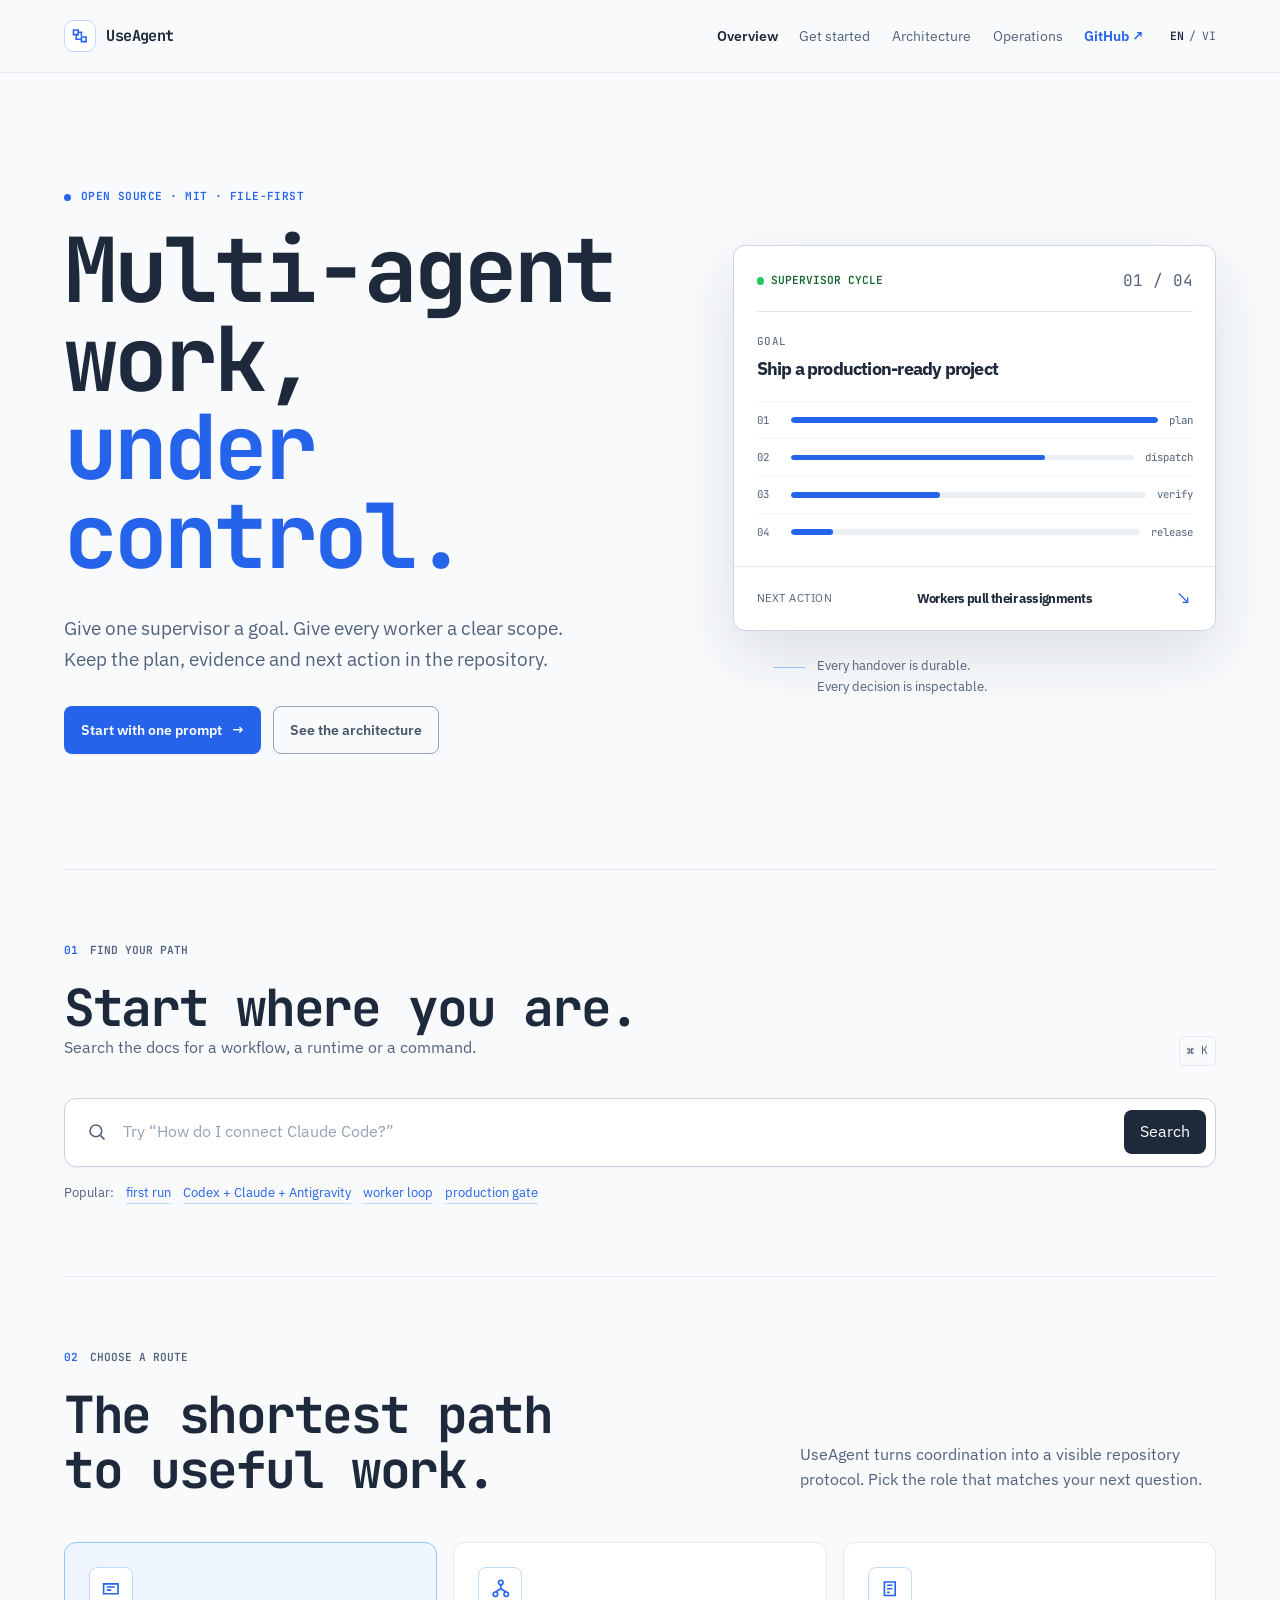
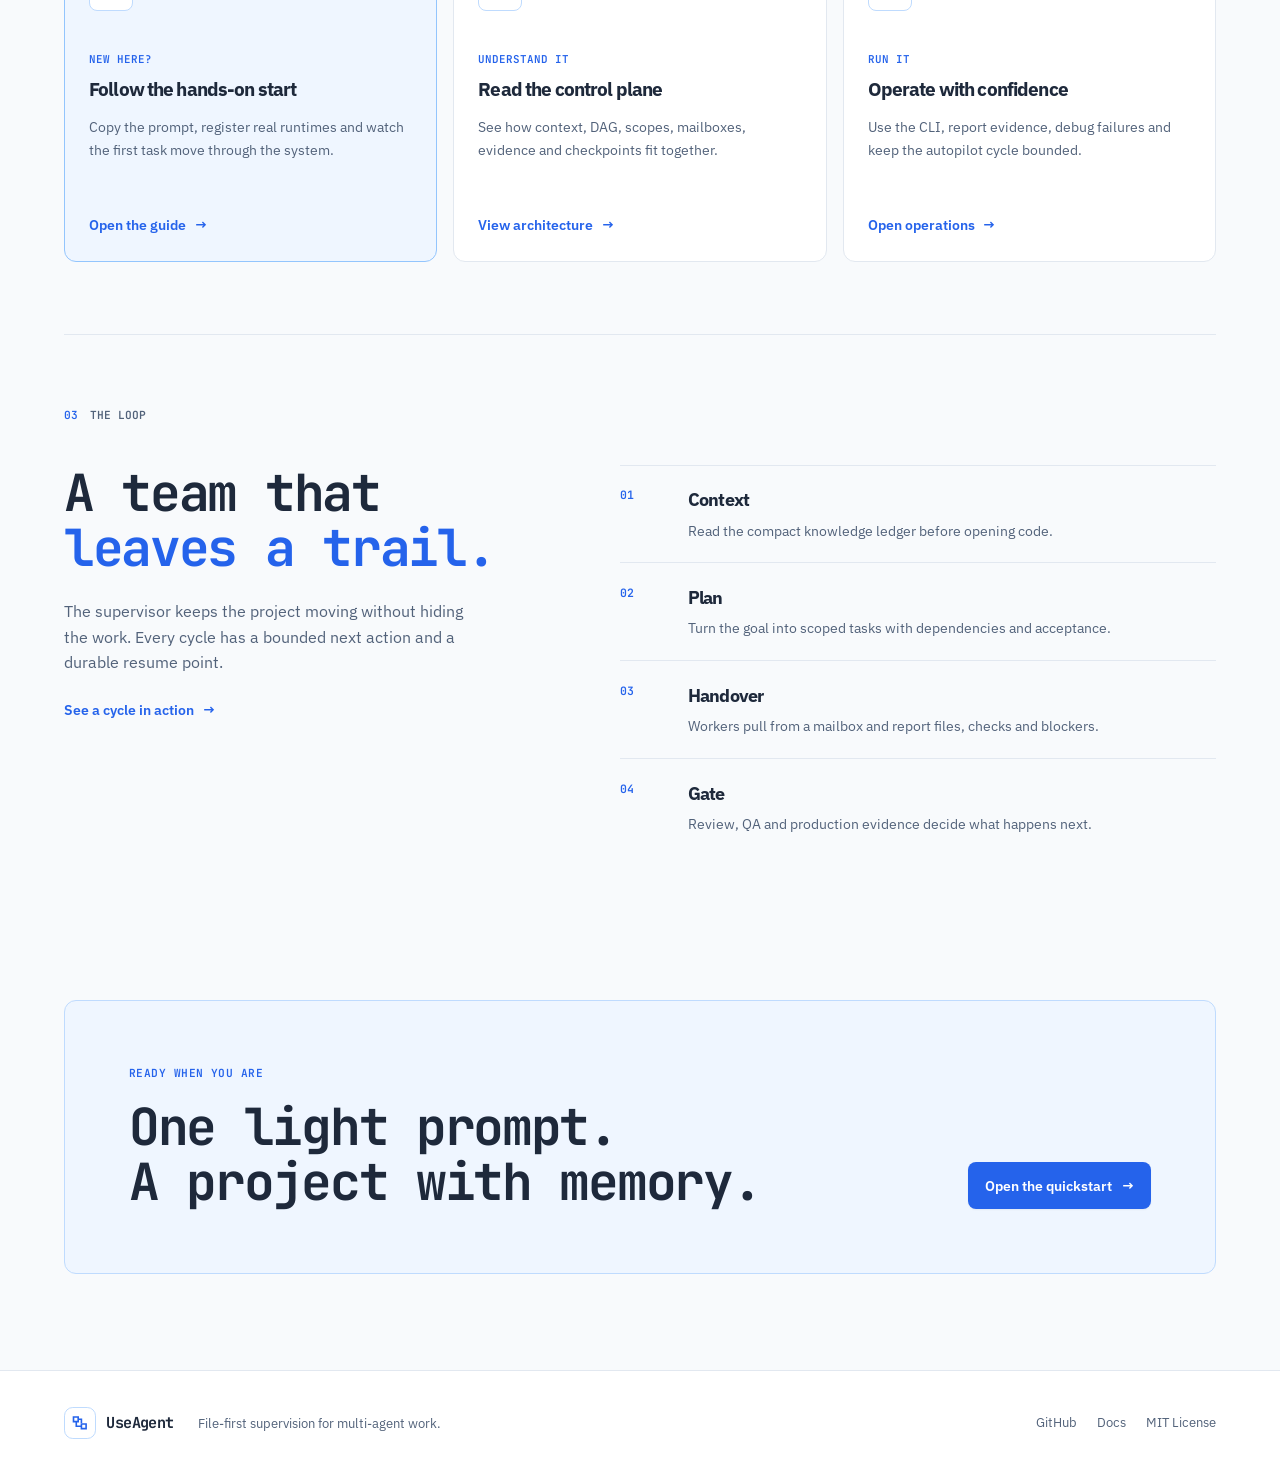
==== docs-site/index.html @ 3f614128 "feat(docs): harden SEO and accessibility metadata" ====
<!doctype html>
<html lang="en">
  <head>
    <meta charset="utf-8" />
    <meta name="viewport" content="width=device-width, initial-scale=1" />
    <meta name="description" content="UseAgent is a file-first control plane for supervising multiple AI agents toward a production-ready result." />
    <meta name="theme-color" content="#f8fafc" />
    <link rel="canonical" href="https://useagent.thuanlyt.id.vn/" />
    <link rel="alternate" hreflang="en" href="https://useagent.thuanlyt.id.vn/" />
    <link rel="alternate" hreflang="vi" href="https://useagent.thuanlyt.id.vn/vi.html" />
    <link rel="alternate" hreflang="x-default" href="https://useagent.thuanlyt.id.vn/" />
    <meta property="og:type" content="website" />
    <meta property="og:site_name" content="UseAgent" />
    <meta property="og:title" content="UseAgent — Multi-agent work, under control" />
    <meta property="og:description" content="A file-first control plane for supervising multiple AI agents toward a production-ready result." />
    <meta property="og:url" content="https://useagent.thuanlyt.id.vn/" />
    <meta property="og:locale" content="en_US" />
    <meta property="og:locale:alternate" content="vi_VN" />
    <meta name="twitter:card" content="summary" />
    <meta name="twitter:title" content="UseAgent — Multi-agent work, under control" />
    <meta name="twitter:description" content="A file-first control plane for supervising multiple AI agents toward a production-ready result." />
    <title>UseAgent — Multi-agent work, under control</title>
    <script type="application/ld+json">
      {
        "@context": "https://schema.org",
        "@type": "SoftwareSourceCode",
        "name": "UseAgent",
        "description": "A file-first control plane for supervising multiple AI agents toward a production-ready result.",
        "codeRepository": "https://github.com/thuanlyt/UseAgent",
        "license": "https://opensource.org/license/mit",
        "url": "https://useagent.thuanlyt.id.vn/"
      }
    </script>
    <link rel="icon" href="favicon.svg" type="image/svg+xml" />
    <link rel="preconnect" href="https://fonts.googleapis.com" />
    <link rel="preconnect" href="https://fonts.gstatic.com" crossorigin />
    <link rel="stylesheet" href="https://fonts.googleapis.com/css2?family=IBM+Plex+Sans:wght@400;500;600;700&amp;family=JetBrains+Mono:wght@400;500;600;700&amp;display=swap" />
    <link rel="stylesheet" href="styles.css" />
    <script src="script.js" defer></script>
  </head>
  <body>
    <a class="skip-link" href="#main-content">Skip to content</a>
    <header class="site-header">
      <div class="container header-inner">
        <a class="brand" href="index.html" aria-label="UseAgent home"><span class="brand-mark" aria-hidden="true"><svg viewBox="0 0 24 24" fill="none" stroke="currentColor" stroke-width="1.8"><path d="M5 5.5h5.2v5.2H5zM13.8 13.3H19v5.2h-5.2z" /><path d="M10.2 8.1h3.6v4.2M8.1 10.7v5.2h5.7" /></svg></span><span>UseAgent</span></a>
        <button class="menu-toggle" type="button" aria-expanded="false" aria-controls="primary-nav"><span>Menu</span><svg aria-hidden="true" viewBox="0 0 24 24" fill="none" stroke="currentColor" stroke-width="2"><path d="M4 7h16M4 12h16M4 17h16" /></svg></button>
        <nav id="primary-nav" class="primary-nav" aria-label="Primary navigation"><a class="active" href="index.html">Overview</a><a href="getting-started.html">Get started</a><a href="architecture.html">Architecture</a><a href="operations.html">Operations</a><a class="nav-github" href="https://github.com/thuanlyt/UseAgent" rel="noreferrer">GitHub <span aria-hidden="true">↗</span></a><span class="language-switch" aria-label="Language"><a class="active" href="index.html">EN</a><span>/</span><a href="vi.html">VI</a></span></nav>
      </div>
    </header>

    <main id="main-content">
      <section class="hero container">
        <div class="hero-copy"><p class="eyebrow"><span class="eyebrow-dot" aria-hidden="true"></span> Open source · MIT · file-first</p><h1>Multi-agent work,<br /><span>under control.</span></h1><p class="hero-lede">Give one supervisor a goal. Give every worker a clear scope. Keep the plan, evidence and next action in the repository.</p><div class="hero-actions"><a class="button button-primary" href="getting-started.html">Start with one prompt <span aria-hidden="true">→</span></a><a class="button button-secondary" href="architecture.html">See the architecture</a></div></div>
        <div class="hero-visual" aria-label="UseAgent supervisor flow illustration"><div class="flow-card"><div class="flow-card-header"><span class="status-pill"><span class="status-dot" aria-hidden="true"></span> supervisor cycle</span><span class="mono muted">01 / 04</span></div><div class="flow-goal"><span class="mono muted">GOAL</span><strong>Ship a production-ready project</strong></div><div class="flow-line"><span class="flow-line-number">01</span><span class="flow-line-bar"><i style="width: 100%"></i></span><span class="flow-line-label">plan</span></div><div class="flow-line"><span class="flow-line-number">02</span><span class="flow-line-bar"><i style="width: 74%"></i></span><span class="flow-line-label">dispatch</span></div><div class="flow-line"><span class="flow-line-number">03</span><span class="flow-line-bar"><i style="width: 42%"></i></span><span class="flow-line-label">verify</span></div><div class="flow-line"><span class="flow-line-number">04</span><span class="flow-line-bar"><i style="width: 12%"></i></span><span class="flow-line-label">release</span></div><div class="flow-footer"><span>next action</span><strong>Workers pull their assignments</strong><span class="flow-arrow" aria-hidden="true">↘</span></div></div><div class="hero-note"><span class="hero-note-line" aria-hidden="true"></span><span>Every handover is durable.<br />Every decision is inspectable.</span></div></div>
      </section>

      <section class="search-section container" aria-labelledby="search-heading"><div class="section-label"><span>01</span><span>Find your path</span></div><div class="search-heading-row"><div><h2 id="search-heading">Start where you are.</h2><p>Search the docs for a workflow, a runtime or a command.</p></div><span class="mono search-shortcut" aria-hidden="true">⌘ K</span></div><form class="search-form" role="search"><label class="sr-only" for="doc-search">Search UseAgent documentation</label><svg aria-hidden="true" viewBox="0 0 24 24" fill="none" stroke="currentColor" stroke-width="1.8"><circle cx="11" cy="11" r="6.5" /><path d="m16 16 4.5 4.5" /></svg><input id="doc-search" name="q" type="search" role="combobox" autocomplete="off" placeholder="Try “How do I connect Claude Code?”" aria-autocomplete="list" aria-controls="search-results" aria-expanded="false" /><button class="search-submit" type="submit">Search</button></form><div id="search-results" class="search-results" role="region" aria-live="polite" hidden></div><div class="search-suggestions" aria-label="Popular searches"><span>Popular:</span><a href="getting-started.html">first run</a><a href="getting-started.html#runtimes">Codex + Claude + Antigravity</a><a href="operations.html#worker-loop">worker loop</a><a href="architecture.html#production-gate">production gate</a></div></section>

      <section class="paths-section container" aria-labelledby="paths-heading"><div class="section-label"><span>02</span><span>Choose a route</span></div><div class="section-heading-row"><div><h2 id="paths-heading">The shortest path<br />to useful work.</h2></div><p>UseAgent turns coordination into a visible repository protocol. Pick the role that matches your next question.</p></div><div class="path-grid"><a class="path-card path-card-featured" href="getting-started.html"><span class="card-icon" aria-hidden="true"><svg viewBox="0 0 24 24" fill="none" stroke="currentColor" stroke-width="1.8"><path d="M4 6.5h16v11H4z" /><path d="M7.5 10h9M7.5 13.5h5" /></svg></span><span class="card-kicker">New here?</span><strong>Follow the hands-on start</strong><span class="card-description">Copy the prompt, register real runtimes and watch the first task move through the system.</span><span class="card-link">Open the guide <span aria-hidden="true">→</span></span></a><a class="path-card" href="architecture.html"><span class="card-icon" aria-hidden="true"><svg viewBox="0 0 24 24" fill="none" stroke="currentColor" stroke-width="1.8"><circle cx="12" cy="5" r="2.5" /><circle cx="6" cy="18" r="2.5" /><circle cx="18" cy="18" r="2.5" /><path d="M12 7.5V12M12 12 6 15.5M12 12l6 3.5" /></svg></span><span class="card-kicker">Understand it</span><strong>Read the control plane</strong><span class="card-description">See how context, DAG, scopes, mailboxes, evidence and checkpoints fit together.</span><span class="card-link">View architecture <span aria-hidden="true">→</span></span></a><a class="path-card" href="operations.html"><span class="card-icon" aria-hidden="true"><svg viewBox="0 0 24 24" fill="none" stroke="currentColor" stroke-width="1.8"><path d="M6 4.5h12v15H6z" /><path d="M9 8h6M9 12h6M9 16h3" /></svg></span><span class="card-kicker">Run it</span><strong>Operate with confidence</strong><span class="card-description">Use the CLI, report evidence, debug failures and keep the autopilot cycle bounded.</span><span class="card-link">Open operations <span aria-hidden="true">→</span></span></a></div></section>

      <section class="loop-section container" aria-labelledby="loop-heading"><div class="section-label"><span>03</span><span>The loop</span></div><div class="loop-layout"><div><h2 id="loop-heading">A team that<br /><span>leaves a trail.</span></h2><p class="loop-intro">The supervisor keeps the project moving without hiding the work. Every cycle has a bounded next action and a durable resume point.</p><a class="text-link" href="operations.html#cycle">See a cycle in action <span aria-hidden="true">→</span></a></div><ol class="loop-list"><li><span class="loop-number">01</span><div><strong>Context</strong><p>Read the compact knowledge ledger before opening code.</p></div></li><li><span class="loop-number">02</span><div><strong>Plan</strong><p>Turn the goal into scoped tasks with dependencies and acceptance.</p></div></li><li><span class="loop-number">03</span><div><strong>Handover</strong><p>Workers pull from a mailbox and report files, checks and blockers.</p></div></li><li><span class="loop-number">04</span><div><strong>Gate</strong><p>Review, QA and production evidence decide what happens next.</p></div></li></ol></div></section>

      <section class="cta-section container" aria-labelledby="cta-heading"><div class="cta-card"><div><p class="eyebrow">Ready when you are</p><h2 id="cta-heading">One light prompt.<br />A project with memory.</h2></div><a class="button button-primary" href="getting-started.html">Open the quickstart <span aria-hidden="true">→</span></a></div></section>
    </main>

    <footer class="site-footer"><div class="container footer-inner"><a class="brand" href="index.html"><span class="brand-mark" aria-hidden="true"><svg viewBox="0 0 24 24" fill="none" stroke="currentColor" stroke-width="1.8"><path d="M5 5.5h5.2v5.2H5zM13.8 13.3H19v5.2h-5.2z" /><path d="M10.2 8.1h3.6v4.2M8.1 10.7v5.2h5.7" /></svg></span><span>UseAgent</span></a><p>File-first supervision for multi-agent work.</p><div class="footer-links"><a href="https://github.com/thuanlyt/UseAgent" rel="noreferrer">GitHub</a><a href="getting-started.html">Docs</a><span>MIT License</span></div></div></footer>
  </body>
</html>
---- docs-site/styles.css ----
:root { --color-primary: #475569; --color-secondary: #52627a; --color-accent: #2563eb; --color-background: #f8fafc; --color-foreground: #1e293b; --color-muted: #eaeff3; --color-border: #e2e8f0; --color-soft-blue: #eff6ff; --shadow-sm: 0 1px 2px rgba(15,23,42,.05); --shadow-md: 0 8px 24px rgba(15,23,42,.08); --radius-sm: .5rem; --radius-md: .75rem; --content-width: 72rem; }
* { box-sizing: border-box; }
html { scroll-behavior: smooth; }
body { margin: 0; color: var(--color-foreground); background: var(--color-background); font-family: "IBM Plex Sans", system-ui, sans-serif; font-size: 1rem; line-height: 1.6; }
a { color: inherit; text-decoration: none; cursor: pointer; }
button, input { font: inherit; }
:focus-visible { outline: 3px solid rgba(37,99,235,.45); outline-offset: 3px; }
.container { width: min(calc(100% - 3rem), var(--content-width)); margin-inline: auto; }
.sr-only { position: absolute; width: 1px; height: 1px; padding: 0; margin: -1px; overflow: hidden; clip: rect(0,0,0,0); white-space: nowrap; border: 0; }
.skip-link { position: fixed; z-index: 50; top: .75rem; left: .75rem; padding: .6rem .9rem; color: white; background: var(--color-foreground); border-radius: var(--radius-sm); transform: translateY(-180%); transition: transform 200ms ease; }
.skip-link:focus { transform: translateY(0); }
.mono, code, pre, .eyebrow, .section-label, .sidebar-kicker, .language-switch, .search-shortcut { font-family: "JetBrains Mono", ui-monospace, monospace; }
.muted { color: var(--color-secondary); }
.site-header { position: sticky; z-index: 50; top: 0; border-bottom: 1px solid rgba(226,232,240,.9); background: rgba(248,250,252,.96); backdrop-filter: blur(12px); }
.header-inner { display: flex; min-height: 4.5rem; align-items: center; justify-content: space-between; gap: 2rem; }
.brand { display: inline-flex; align-items: center; gap: .65rem; color: var(--color-foreground); font-family: "JetBrains Mono", monospace; font-size: .95rem; font-weight: 700; letter-spacing: -.04em; }
.brand-mark { display: grid; width: 2rem; height: 2rem; place-items: center; color: var(--color-accent); border: 1px solid #bfdbfe; border-radius: .55rem; background: white; }
.brand-mark svg { width: 1.35rem; height: 1.35rem; }
.primary-nav { display: flex; align-items: center; gap: 1.35rem; color: var(--color-secondary); font-size: .9rem; }
.primary-nav a { transition: color 200ms ease; }
.primary-nav a:hover, .primary-nav a.active { color: var(--color-foreground); }
.primary-nav a.active { font-weight: 600; }
.primary-nav .nav-github { color: var(--color-accent); font-weight: 600; }
.language-switch { display: inline-flex; align-items: center; gap: .35rem; margin-left: .25rem; color: var(--color-secondary); font-size: .72rem; }
.language-switch .active { color: var(--color-foreground); }
.menu-toggle { display: none; align-items: center; gap: .5rem; padding: .6rem .75rem; color: var(--color-foreground); border: 1px solid var(--color-border); border-radius: var(--radius-sm); background: white; cursor: pointer; }
.menu-toggle svg { width: 1.1rem; height: 1.1rem; }
h1, h2, h3, strong { letter-spacing: -.045em; }
h1, h2 { font-family: "JetBrains Mono", ui-monospace, monospace; }
h1 span, h2 span { color: var(--color-accent); }
.hero { display: grid; grid-template-columns: minmax(0,1.08fr) minmax(20rem,.92fr); gap: clamp(3rem,8vw,8rem); align-items: center; min-height: 39rem; padding-top: clamp(4rem,9vw,8rem); padding-bottom: clamp(4rem,9vw,8rem); }
.hero-copy, .hero-visual { min-width: 0; }
.eyebrow { display: flex; align-items: center; gap: .6rem; margin: 0 0 1.25rem; color: var(--color-accent); font-size: .7rem; font-weight: 600; letter-spacing: .04em; text-transform: uppercase; }
.eyebrow-dot { width: .45rem; height: .45rem; border-radius: 50%; background: var(--color-accent); }
h1 { max-width: 12ch; margin: 0; font-size: clamp(3rem,7vw,6.4rem); line-height: .99; }
.hero-lede { max-width: 34rem; margin: 2rem 0 0; color: var(--color-secondary); font-size: clamp(1.05rem,1.5vw,1.2rem); }
.hero-actions { display: flex; flex-wrap: wrap; gap: .75rem; margin-top: 2rem; }
.button { display: inline-flex; min-height: 2.85rem; align-items: center; justify-content: center; gap: .65rem; padding: .7rem 1rem; border: 1px solid transparent; border-radius: var(--radius-sm); font-size: .9rem; font-weight: 600; cursor: pointer; transition: background 200ms ease, border-color 200ms ease, color 200ms ease, box-shadow 200ms ease; }
.button-primary { color: white; background: var(--color-accent); box-shadow: var(--shadow-sm); }
.button-primary:hover { background: #1d4ed8; box-shadow: var(--shadow-md); }
.button-secondary { color: var(--color-primary); border-color: #94a3b8; background: transparent; }
.button-secondary:hover { color: var(--color-foreground); border-color: var(--color-primary); background: white; }
.hero-visual { position: relative; width: 100%; max-width: 32rem; justify-self: end; }
.flow-card { padding: 1.4rem; border: 1px solid #cbd5e1; border-radius: var(--radius-md); background: white; box-shadow: 0 24px 60px rgba(30,41,59,.12); }
.flow-card-header, .flow-footer { display: flex; align-items: center; justify-content: space-between; gap: .75rem; }
.flow-card-header { padding-bottom: 1.1rem; border-bottom: 1px solid var(--color-border); }
.status-pill { display: inline-flex; align-items: center; gap: .45rem; color: #166534; font-family: "JetBrains Mono", monospace; font-size: .7rem; font-weight: 600; text-transform: uppercase; }
.status-dot { width: .45rem; height: .45rem; border-radius: 50%; background: #22c55e; }
.flow-goal { display: grid; gap: .3rem; padding: 1.3rem 0 1.1rem; }
.flow-goal .muted, .flow-footer { font-size: .68rem; letter-spacing: .05em; text-transform: uppercase; }
.flow-goal strong { font-size: 1.1rem; }
.flow-line { display: grid; grid-template-columns: 1.5rem minmax(0,1fr) auto; gap: .65rem; align-items: center; padding: .6rem 0; border-top: 1px solid #f1f5f9; }
.flow-line-number, .flow-line-label { color: var(--color-secondary); font-family: "JetBrains Mono", monospace; font-size: .67rem; }
.flow-line-bar { height: .35rem; overflow: hidden; border-radius: 999px; background: var(--color-muted); }
.flow-line-bar i { display: block; height: 100%; border-radius: inherit; background: var(--color-accent); }
.flow-footer { margin: 1rem -1.4rem -1.4rem; padding: 1rem 1.4rem; color: var(--color-secondary); border-top: 1px solid var(--color-border); }
.flow-footer strong { min-width: 0; color: var(--color-foreground); font-family: "IBM Plex Sans", sans-serif; font-size: .82rem; text-transform: none; }
.flow-arrow { color: var(--color-accent); font-size: 1.2rem; }
.hero-note { display: flex; align-items: flex-start; gap: .75rem; margin: 1.5rem 0 0 2.5rem; color: var(--color-secondary); font-size: .82rem; }
.hero-note-line { width: 2rem; height: 1px; margin-top: .75rem; background: #93c5fd; }
.search-section, .paths-section, .loop-section { padding-top: 4.5rem; padding-bottom: 4.5rem; border-top: 1px solid var(--color-border); }
.section-label { display: flex; gap: .75rem; color: var(--color-secondary); font-size: .7rem; font-weight: 600; text-transform: uppercase; }
.section-label span:first-child { color: var(--color-accent); }
.search-heading-row, .section-heading-row { display: flex; justify-content: space-between; gap: 2rem; align-items: end; margin-top: 1.25rem; }
h2 { margin: 0; font-size: clamp(2rem,4vw,3.5rem); line-height: 1.08; }
.search-heading-row p, .section-heading-row > p { max-width: 26rem; margin: 0 0 .3rem; color: var(--color-secondary); }
.search-shortcut { padding: .3rem .45rem; color: var(--color-secondary); border: 1px solid var(--color-border); border-radius: .35rem; font-size: .7rem; }
.search-form { display: flex; align-items: center; gap: .75rem; margin-top: 2rem; padding: .55rem; border: 1px solid #cbd5e1; border-radius: var(--radius-md); background: white; box-shadow: var(--shadow-sm); }
.search-form > svg { width: 1.35rem; height: 1.35rem; margin-left: .75rem; color: var(--color-secondary); flex: none; }
.search-form input { min-width: 0; flex: 1; padding: .75rem .25rem; color: var(--color-foreground); border: 0; outline: 0; background: transparent; }
.search-form input::placeholder { color: #94a3b8; }
.search-submit { min-height: 2.75rem; padding: .5rem 1rem; color: white; border: 0; border-radius: var(--radius-sm); background: var(--color-foreground); cursor: pointer; transition: background 200ms ease; }
.search-submit:hover { background: var(--color-primary); }
.search-results { margin-top: .75rem; border: 1px solid var(--color-border); border-radius: var(--radius-md); background: white; box-shadow: var(--shadow-md); }
.search-result { display: block; padding: .85rem 1rem; border-bottom: 1px solid var(--color-border); }
.search-result:last-child { border-bottom: 0; }
.search-result:hover { background: var(--color-soft-blue); }
.search-result strong, .search-result small { display: block; }
.search-result small { color: var(--color-secondary); }
.search-empty { padding: 1rem; color: var(--color-secondary); }
.search-suggestions { display: flex; flex-wrap: wrap; gap: .5rem .75rem; align-items: center; margin-top: 1rem; color: var(--color-secondary); font-size: .8rem; }
.search-suggestions a { color: var(--color-accent); border-bottom: 1px solid #bfdbfe; }
.search-suggestions a:hover { border-color: var(--color-accent); }
.path-grid { display: grid; grid-template-columns: repeat(3,1fr); gap: 1rem; margin-top: 2.75rem; }
.path-card { display: flex; min-height: 20rem; flex-direction: column; align-items: flex-start; padding: 1.5rem; border: 1px solid var(--color-border); border-radius: var(--radius-md); background: white; transition: border-color 200ms ease, box-shadow 200ms ease, background 200ms ease; }
.path-card:hover { border-color: #93c5fd; box-shadow: var(--shadow-md); background: #fbfdff; }
.path-card-featured { border-color: #93c5fd; background: var(--color-soft-blue); }
.card-icon { display: grid; width: 2.75rem; height: 2.75rem; place-items: center; margin-bottom: 2.5rem; color: var(--color-accent); border: 1px solid #bfdbfe; border-radius: var(--radius-sm); background: white; }
.card-icon svg { width: 1.35rem; height: 1.35rem; }
.card-kicker { margin-bottom: .4rem; color: var(--color-accent); font-family: "JetBrains Mono", monospace; font-size: .68rem; font-weight: 600; text-transform: uppercase; }
.path-card strong { font-size: 1.2rem; }
.card-description { margin-top: .6rem; color: var(--color-secondary); font-size: .9rem; }
.card-link, .text-link { display: inline-flex; align-items: center; gap: .55rem; margin-top: auto; padding-top: 1.5rem; color: var(--color-accent); font-weight: 600; font-size: .85rem; }
.loop-layout { display: grid; grid-template-columns: .85fr 1.15fr; gap: clamp(3rem,9vw,9rem); margin-top: 2.5rem; }
.loop-intro { max-width: 25rem; margin: 1.5rem 0 0; color: var(--color-secondary); }
.loop-list { margin: 0; padding: 0; list-style: none; }
.loop-list li { display: grid; grid-template-columns: 3rem minmax(0,1fr); gap: 1.25rem; padding: 1.3rem 0; border-top: 1px solid var(--color-border); }
.loop-number, .layer-index, .command-number { color: var(--color-accent); font-family: "JetBrains Mono", monospace; font-size: .72rem; font-weight: 600; }
.loop-list strong { font-size: 1.1rem; }
.loop-list p { margin: .25rem 0 0; color: var(--color-secondary); font-size: .9rem; }
.cta-section { padding-top: 4.5rem; padding-bottom: 6rem; }
.cta-card { display: flex; justify-content: space-between; align-items: end; gap: 2rem; padding: clamp(2rem,5vw,4rem); border: 1px solid #bfdbfe; border-radius: var(--radius-md); background: var(--color-soft-blue); }
.cta-card .eyebrow { margin-bottom: 1rem; }
.cta-card h2 { color: var(--color-foreground); }
.site-footer { border-top: 1px solid var(--color-border); background: white; }
.footer-inner { display: flex; min-height: 6.5rem; align-items: center; gap: 1.5rem; }
.footer-inner p { margin: 0; color: var(--color-secondary); font-size: .82rem; }
.footer-links { display: flex; gap: 1.25rem; align-items: center; margin-left: auto; color: var(--color-secondary); font-size: .8rem; }
.footer-links a:hover { color: var(--color-accent); }
.article-layout { display: grid; grid-template-columns: 12rem minmax(0,46rem); gap: clamp(3rem,8vw,8rem); padding-top: clamp(4rem,8vw,7rem); padding-bottom: 6rem; }
.article-layout > * { min-width: 0; }
.article-sidebar { padding-top: .5rem; }
.sidebar-kicker { margin: 0 0 1.25rem; color: var(--color-accent); font-size: .72rem; font-weight: 600; text-transform: uppercase; }
.article-sidebar nav { display: grid; gap: .7rem; border-left: 1px solid var(--color-border); }
.article-sidebar a { padding-left: .9rem; color: var(--color-secondary); font-size: .82rem; }
.article-sidebar a:hover { color: var(--color-accent); }
.article h1 { max-width: 15ch; font-size: clamp(2.8rem,6vw,5.2rem); }
.article-lede { max-width: 39rem; margin: 1.75rem 0 3rem; color: var(--color-secondary); font-size: 1.15rem; }
.article h2 { margin-top: 4rem; margin-bottom: 1rem; font-size: clamp(1.65rem,3vw,2.3rem); }
.article p { color: var(--color-secondary); }
.article p code, .article li code { overflow-wrap: anywhere; padding: .12rem .3rem; color: var(--color-foreground); border: 1px solid var(--color-border); border-radius: .25rem; background: white; font-size: .83em; }
.article pre { overflow-x: auto; margin: 1.5rem 0; padding: 1.25rem; color: #dbeafe; border-radius: var(--radius-sm); background: #0f172a; font-size: .82rem; line-height: 1.7; }
.callout { margin: 2rem 0; padding: 1.25rem 1.35rem; border-left: 3px solid var(--color-accent); background: var(--color-soft-blue); }
.callout strong { display: block; color: var(--color-foreground); }
.callout p { margin: .35rem 0 0; }
.article-steps { display: grid; gap: 1rem; padding-left: 1.3rem; }
.article-steps li { padding-left: .4rem; }
.article-steps p { margin: .25rem 0 0; }
.article-button { margin-top: 2rem; }
.layer-stack, .command-list { display: grid; border-top: 1px solid var(--color-border); }
.layer-stack > div, .command-list > div { display: grid; grid-template-columns: 2.5rem minmax(0,1fr); gap: .5rem 1rem; padding: 1.1rem 0; border-bottom: 1px solid var(--color-border); }
.layer-stack strong, .command-list code { grid-column: 2; grid-row: 1; }
.layer-stack p, .command-list p { grid-column: 2; margin: 0; color: var(--color-secondary); font-size: .9rem; }
.command-list code { overflow-wrap: anywhere; color: var(--color-foreground); font-family: "JetBrains Mono", monospace; font-size: .82rem; }
.command-list p { margin-top: .25rem; }
@media (max-width: 800px) { .container { width: min(calc(100% - 2rem),var(--content-width)); } .menu-toggle { display: inline-flex; } .primary-nav { position: absolute; top: 4.5rem; right: 1rem; left: 1rem; display: none; align-items: stretch; flex-direction: column; gap: 0; padding: .5rem; border: 1px solid var(--color-border); border-radius: var(--radius-md); background: white; box-shadow: var(--shadow-md); } .primary-nav.open { display: flex; } .primary-nav a, .language-switch { padding: .75rem; } .language-switch { margin: 0; } .hero { grid-template-columns: 1fr; min-height: auto; gap: 3rem; padding-top: 4.5rem; } .hero-visual { justify-self: stretch; } .path-grid, .loop-layout { grid-template-columns: 1fr; } .path-card { min-height: 17rem; } .article-layout { grid-template-columns: 1fr; gap: 2.5rem; } .article-sidebar nav { display: flex; flex-wrap: wrap; gap: .5rem; border-left: 0; } .article-sidebar a { padding: .45rem .65rem; border: 1px solid var(--color-border); border-radius: 999px; } }
@media (max-width: 520px) { .hero h1 { max-width: 11ch; font-size: clamp(2.6rem,12vw,3.8rem); } .hero-actions { align-items: stretch; flex-direction: column; } .hero-actions .button { width: 100%; } .flow-card { width: 100%; padding: 1rem; } .flow-footer { margin: 1rem -1rem -1rem; padding-inline: 1rem; } .flow-footer strong { max-width: 9rem; } .search-heading-row, .section-heading-row, .cta-card, .footer-inner { align-items: flex-start; flex-direction: column; } .search-shortcut { display: none; } .search-form { align-items: stretch; flex-wrap: wrap; } .search-form input { flex-basis: calc(100% - 3rem); } .search-submit { width: 100%; } .footer-inner { padding: 1.5rem 0; } .footer-links { margin-left: 0; flex-wrap: wrap; } }
@media (prefers-reduced-motion: reduce) { html { scroll-behavior: auto; } *, *::before, *::after { transition-duration: .01ms !important; animation-duration: .01ms !important; animation-iteration-count: 1 !important; } }
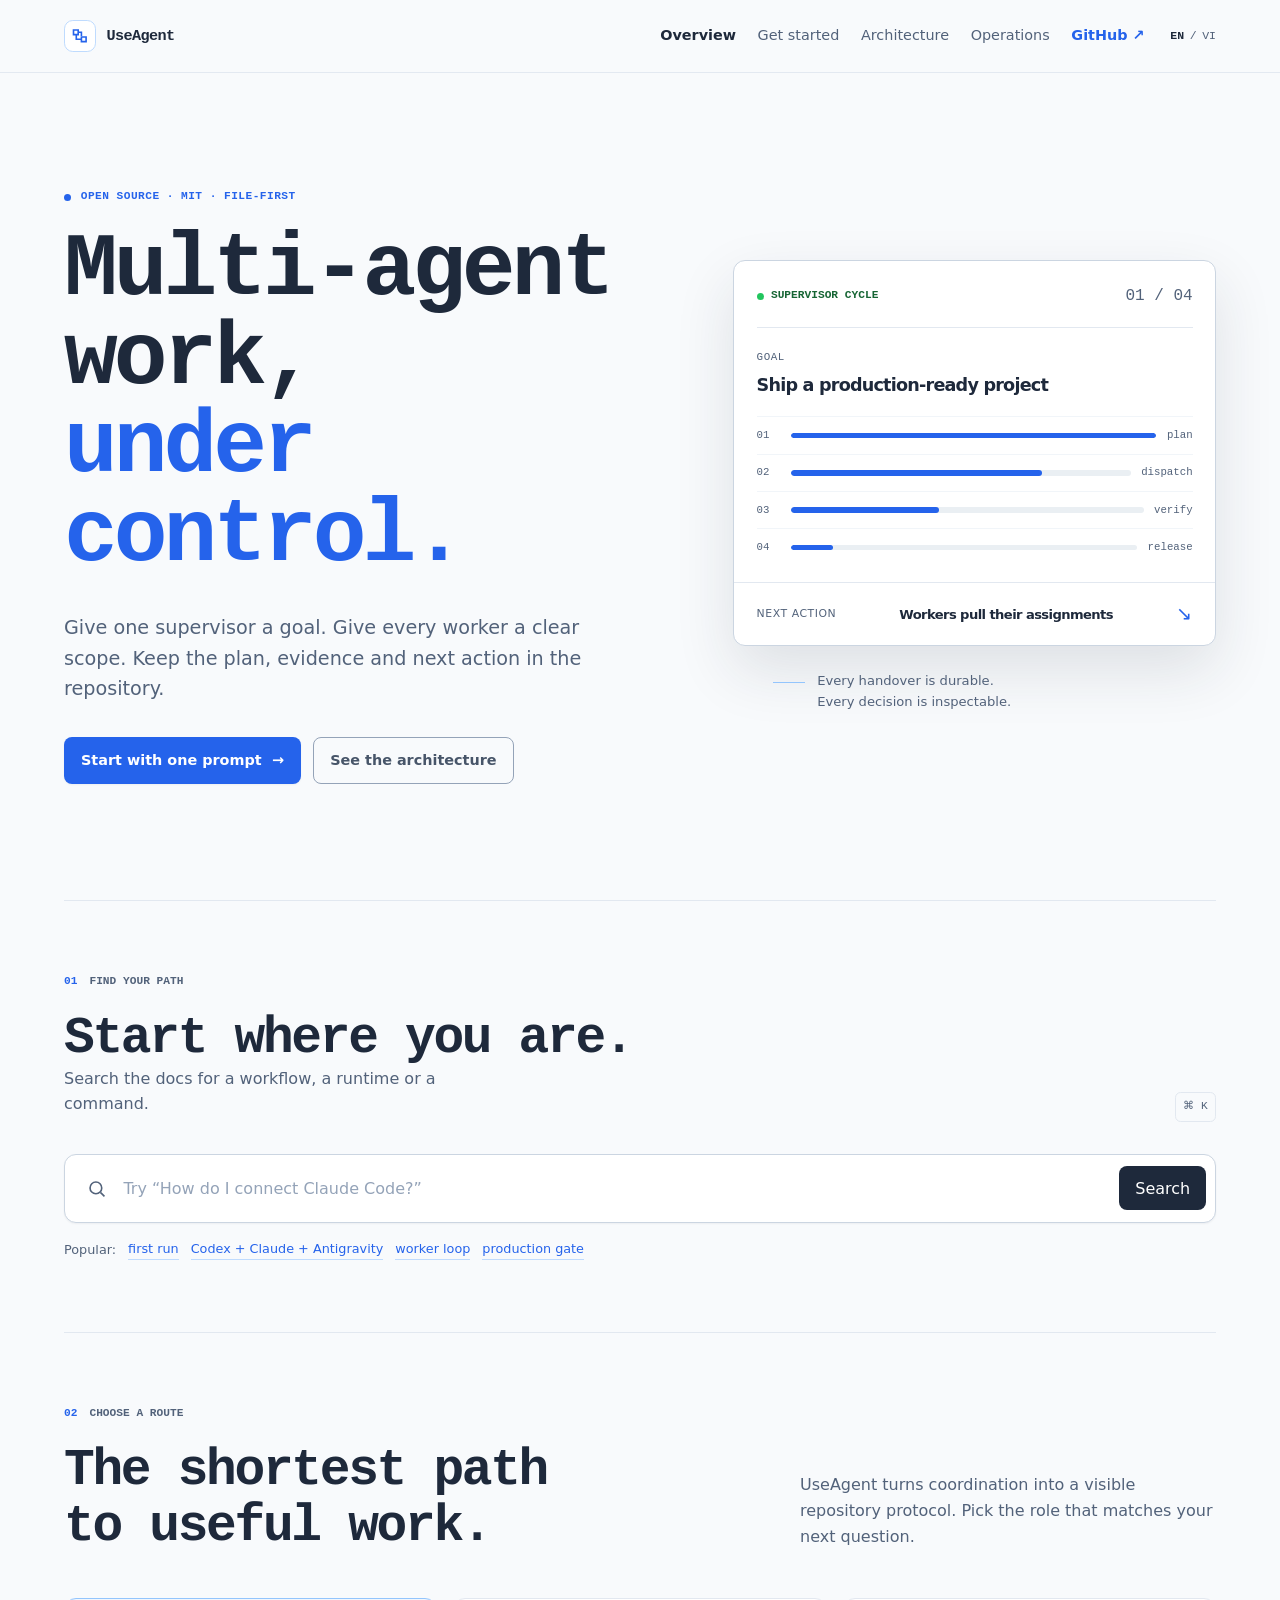
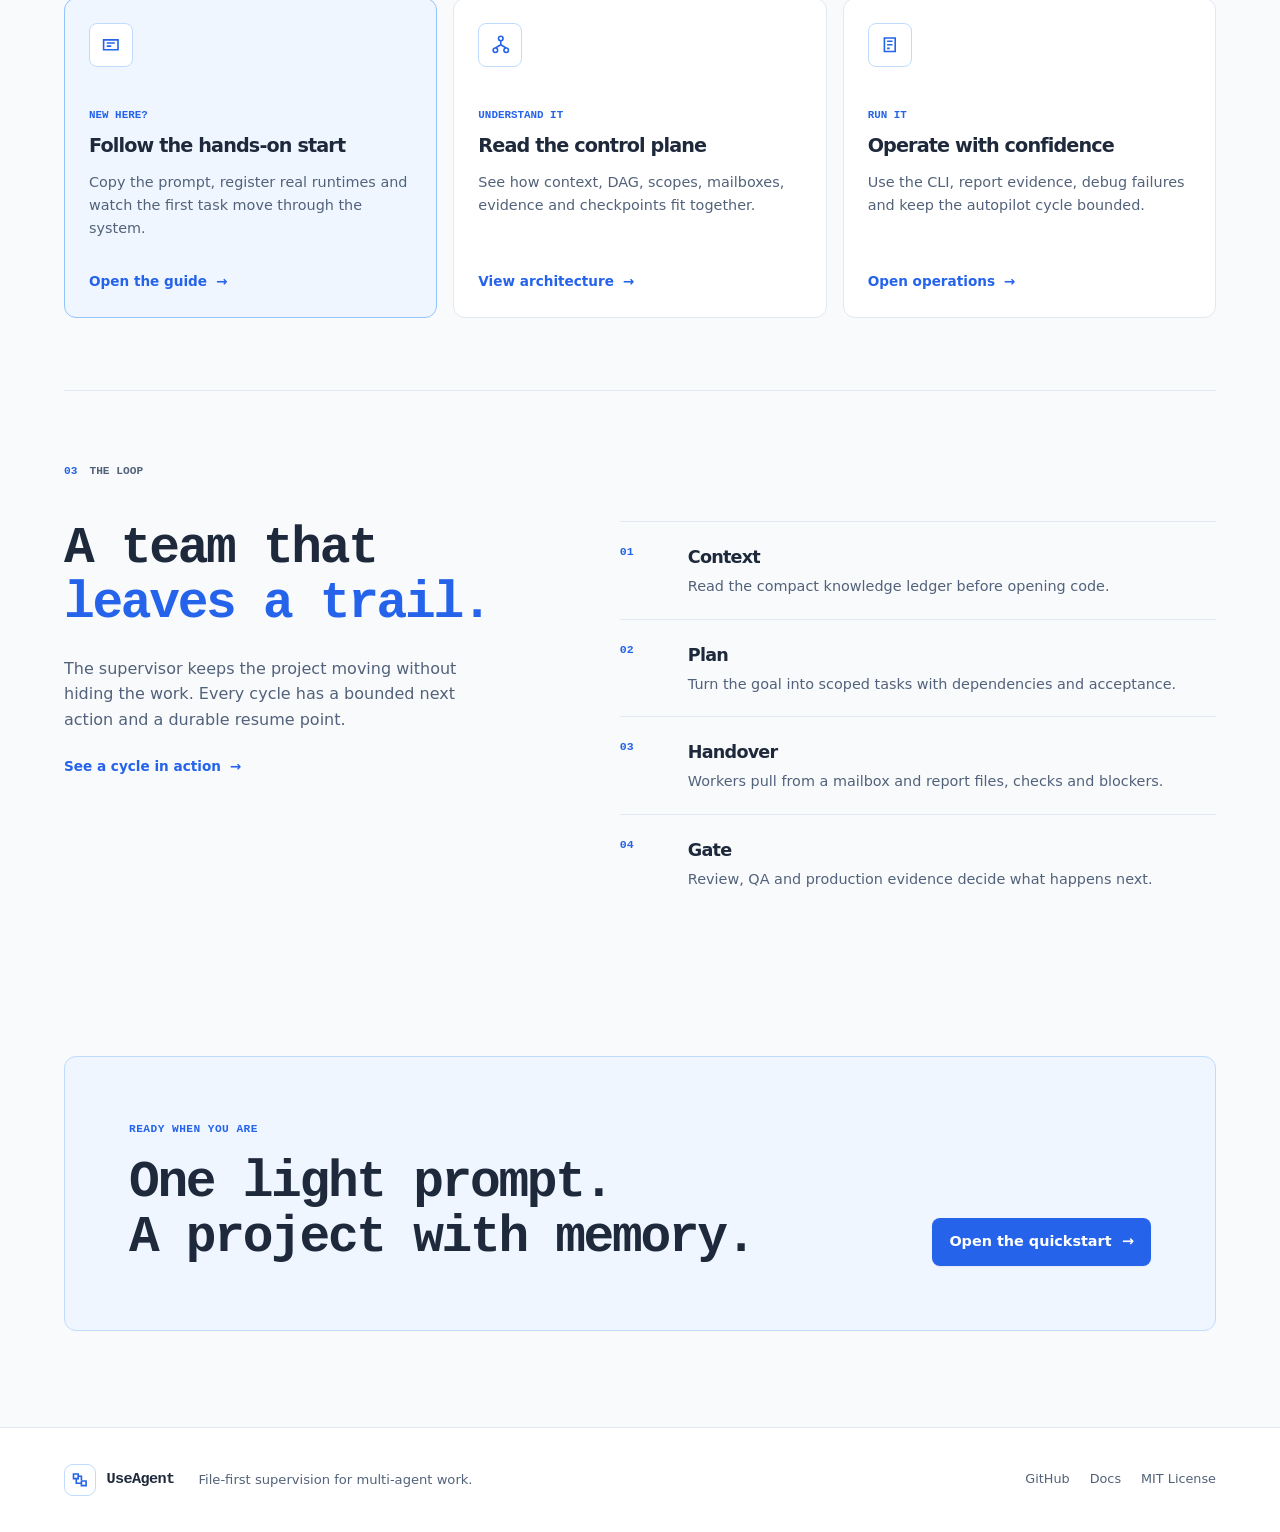
==== commit 68646625: "perf(docs): remove third-party font critical path" ====
--- a/docs-site/index.html
+++ b/docs-site/index.html
@@ -32,9 +32,6 @@
       }
     </script>
     <link rel="icon" href="favicon.svg" type="image/svg+xml" />
-    <link rel="preconnect" href="https://fonts.googleapis.com" />
-    <link rel="preconnect" href="https://fonts.gstatic.com" crossorigin />
-    <link rel="stylesheet" href="https://fonts.googleapis.com/css2?family=IBM+Plex+Sans:wght@400;500;600;700&amp;family=JetBrains+Mono:wght@400;500;600;700&amp;display=swap" />
     <link rel="stylesheet" href="styles.css" />
     <script src="script.js" defer></script>
   </head>
@@ -51,7 +48,7 @@
     <main id="main-content">
       <section class="hero container">
         <div class="hero-copy"><p class="eyebrow"><span class="eyebrow-dot" aria-hidden="true"></span> Open source · MIT · file-first</p><h1>Multi-agent work,<br /><span>under control.</span></h1><p class="hero-lede">Give one supervisor a goal. Give every worker a clear scope. Keep the plan, evidence and next action in the repository.</p><div class="hero-actions"><a class="button button-primary" href="getting-started.html">Start with one prompt <span aria-hidden="true">→</span></a><a class="button button-secondary" href="architecture.html">See the architecture</a></div></div>
-        <div class="hero-visual" aria-label="UseAgent supervisor flow illustration"><div class="flow-card"><div class="flow-card-header"><span class="status-pill"><span class="status-dot" aria-hidden="true"></span> supervisor cycle</span><span class="mono muted">01 / 04</span></div><div class="flow-goal"><span class="mono muted">GOAL</span><strong>Ship a production-ready project</strong></div><div class="flow-line"><span class="flow-line-number">01</span><span class="flow-line-bar"><i style="width: 100%"></i></span><span class="flow-line-label">plan</span></div><div class="flow-line"><span class="flow-line-number">02</span><span class="flow-line-bar"><i style="width: 74%"></i></span><span class="flow-line-label">dispatch</span></div><div class="flow-line"><span class="flow-line-number">03</span><span class="flow-line-bar"><i style="width: 42%"></i></span><span class="flow-line-label">verify</span></div><div class="flow-line"><span class="flow-line-number">04</span><span class="flow-line-bar"><i style="width: 12%"></i></span><span class="flow-line-label">release</span></div><div class="flow-footer"><span>next action</span><strong>Workers pull their assignments</strong><span class="flow-arrow" aria-hidden="true">↘</span></div></div><div class="hero-note"><span class="hero-note-line" aria-hidden="true"></span><span>Every handover is durable.<br />Every decision is inspectable.</span></div></div>
+        <div class="hero-visual" aria-label="UseAgent supervisor flow illustration"><div class="flow-card"><div class="flow-card-header"><span class="status-pill"><span class="status-dot" aria-hidden="true"></span> supervisor cycle</span><span class="mono muted">01 / 04</span></div><div class="flow-goal"><span class="mono muted">GOAL</span><strong>Ship a production-ready project</strong></div><div class="flow-line"><span class="flow-line-number">01</span><span class="flow-line-bar"><i class="progress-100"></i></span><span class="flow-line-label">plan</span></div><div class="flow-line"><span class="flow-line-number">02</span><span class="flow-line-bar"><i class="progress-74"></i></span><span class="flow-line-label">dispatch</span></div><div class="flow-line"><span class="flow-line-number">03</span><span class="flow-line-bar"><i class="progress-42"></i></span><span class="flow-line-label">verify</span></div><div class="flow-line"><span class="flow-line-number">04</span><span class="flow-line-bar"><i class="progress-12"></i></span><span class="flow-line-label">release</span></div><div class="flow-footer"><span>next action</span><strong>Workers pull their assignments</strong><span class="flow-arrow" aria-hidden="true">↘</span></div></div><div class="hero-note"><span class="hero-note-line" aria-hidden="true"></span><span>Every handover is durable.<br />Every decision is inspectable.</span></div></div>
       </section>
 
       <section class="search-section container" aria-labelledby="search-heading"><div class="section-label"><span>01</span><span>Find your path</span></div><div class="search-heading-row"><div><h2 id="search-heading">Start where you are.</h2><p>Search the docs for a workflow, a runtime or a command.</p></div><span class="mono search-shortcut" aria-hidden="true">⌘ K</span></div><form class="search-form" role="search"><label class="sr-only" for="doc-search">Search UseAgent documentation</label><svg aria-hidden="true" viewBox="0 0 24 24" fill="none" stroke="currentColor" stroke-width="1.8"><circle cx="11" cy="11" r="6.5" /><path d="m16 16 4.5 4.5" /></svg><input id="doc-search" name="q" type="search" role="combobox" autocomplete="off" placeholder="Try “How do I connect Claude Code?”" aria-autocomplete="list" aria-controls="search-results" aria-expanded="false" /><button class="search-submit" type="submit">Search</button></form><div id="search-results" class="search-results" role="region" aria-live="polite" hidden></div><div class="search-suggestions" aria-label="Popular searches"><span>Popular:</span><a href="getting-started.html">first run</a><a href="getting-started.html#runtimes">Codex + Claude + Antigravity</a><a href="operations.html#worker-loop">worker loop</a><a href="architecture.html#production-gate">production gate</a></div></section>
--- a/docs-site/styles.css
+++ b/docs-site/styles.css
@@ -1,7 +1,7 @@
 :root { --color-primary: #475569; --color-secondary: #52627a; --color-accent: #2563eb; --color-background: #f8fafc; --color-foreground: #1e293b; --color-muted: #eaeff3; --color-border: #e2e8f0; --color-soft-blue: #eff6ff; --shadow-sm: 0 1px 2px rgba(15,23,42,.05); --shadow-md: 0 8px 24px rgba(15,23,42,.08); --radius-sm: .5rem; --radius-md: .75rem; --content-width: 72rem; }
 * { box-sizing: border-box; }
 html { scroll-behavior: smooth; }
-body { margin: 0; color: var(--color-foreground); background: var(--color-background); font-family: "IBM Plex Sans", system-ui, sans-serif; font-size: 1rem; line-height: 1.6; }
+body { margin: 0; color: var(--color-foreground); background: var(--color-background); font-family: "Segoe UI Variable", "Segoe UI", system-ui, sans-serif; font-size: 1rem; line-height: 1.6; }
 a { color: inherit; text-decoration: none; cursor: pointer; }
 button, input { font: inherit; }
 :focus-visible { outline: 3px solid rgba(37,99,235,.45); outline-offset: 3px; }
@@ -9,11 +9,11 @@
 .sr-only { position: absolute; width: 1px; height: 1px; padding: 0; margin: -1px; overflow: hidden; clip: rect(0,0,0,0); white-space: nowrap; border: 0; }
 .skip-link { position: fixed; z-index: 50; top: .75rem; left: .75rem; padding: .6rem .9rem; color: white; background: var(--color-foreground); border-radius: var(--radius-sm); transform: translateY(-180%); transition: transform 200ms ease; }
 .skip-link:focus { transform: translateY(0); }
-.mono, code, pre, .eyebrow, .section-label, .sidebar-kicker, .language-switch, .search-shortcut { font-family: "JetBrains Mono", ui-monospace, monospace; }
+.mono, code, pre, .eyebrow, .section-label, .sidebar-kicker, .language-switch, .search-shortcut { font-family: "Cascadia Mono", "Segoe UI Mono", ui-monospace, monospace; }
 .muted { color: var(--color-secondary); }
 .site-header { position: sticky; z-index: 50; top: 0; border-bottom: 1px solid rgba(226,232,240,.9); background: rgba(248,250,252,.96); backdrop-filter: blur(12px); }
 .header-inner { display: flex; min-height: 4.5rem; align-items: center; justify-content: space-between; gap: 2rem; }
-.brand { display: inline-flex; align-items: center; gap: .65rem; color: var(--color-foreground); font-family: "JetBrains Mono", monospace; font-size: .95rem; font-weight: 700; letter-spacing: -.04em; }
+.brand { display: inline-flex; align-items: center; gap: .65rem; color: var(--color-foreground); font-family: "Cascadia Mono", "Segoe UI Mono", ui-monospace, monospace; font-size: .95rem; font-weight: 700; letter-spacing: -.04em; }
 .brand-mark { display: grid; width: 2rem; height: 2rem; place-items: center; color: var(--color-accent); border: 1px solid #bfdbfe; border-radius: .55rem; background: white; }
 .brand-mark svg { width: 1.35rem; height: 1.35rem; }
 .primary-nav { display: flex; align-items: center; gap: 1.35rem; color: var(--color-secondary); font-size: .9rem; }
@@ -26,7 +26,7 @@
 .menu-toggle { display: none; align-items: center; gap: .5rem; padding: .6rem .75rem; color: var(--color-foreground); border: 1px solid var(--color-border); border-radius: var(--radius-sm); background: white; cursor: pointer; }
 .menu-toggle svg { width: 1.1rem; height: 1.1rem; }
 h1, h2, h3, strong { letter-spacing: -.045em; }
-h1, h2 { font-family: "JetBrains Mono", ui-monospace, monospace; }
+h1, h2 { font-family: "Cascadia Mono", "Segoe UI Mono", ui-monospace, monospace; }
 h1 span, h2 span { color: var(--color-accent); }
 .hero { display: grid; grid-template-columns: minmax(0,1.08fr) minmax(20rem,.92fr); gap: clamp(3rem,8vw,8rem); align-items: center; min-height: 39rem; padding-top: clamp(4rem,9vw,8rem); padding-bottom: clamp(4rem,9vw,8rem); }
 .hero-copy, .hero-visual { min-width: 0; }
@@ -44,17 +44,21 @@
 .flow-card { padding: 1.4rem; border: 1px solid #cbd5e1; border-radius: var(--radius-md); background: white; box-shadow: 0 24px 60px rgba(30,41,59,.12); }
 .flow-card-header, .flow-footer { display: flex; align-items: center; justify-content: space-between; gap: .75rem; }
 .flow-card-header { padding-bottom: 1.1rem; border-bottom: 1px solid var(--color-border); }
-.status-pill { display: inline-flex; align-items: center; gap: .45rem; color: #166534; font-family: "JetBrains Mono", monospace; font-size: .7rem; font-weight: 600; text-transform: uppercase; }
+.status-pill { display: inline-flex; align-items: center; gap: .45rem; color: #166534; font-family: "Cascadia Mono", "Segoe UI Mono", ui-monospace, monospace; font-size: .7rem; font-weight: 600; text-transform: uppercase; }
 .status-dot { width: .45rem; height: .45rem; border-radius: 50%; background: #22c55e; }
 .flow-goal { display: grid; gap: .3rem; padding: 1.3rem 0 1.1rem; }
 .flow-goal .muted, .flow-footer { font-size: .68rem; letter-spacing: .05em; text-transform: uppercase; }
 .flow-goal strong { font-size: 1.1rem; }
 .flow-line { display: grid; grid-template-columns: 1.5rem minmax(0,1fr) auto; gap: .65rem; align-items: center; padding: .6rem 0; border-top: 1px solid #f1f5f9; }
-.flow-line-number, .flow-line-label { color: var(--color-secondary); font-family: "JetBrains Mono", monospace; font-size: .67rem; }
+.flow-line-number, .flow-line-label { color: var(--color-secondary); font-family: "Cascadia Mono", "Segoe UI Mono", ui-monospace, monospace; font-size: .67rem; }
 .flow-line-bar { height: .35rem; overflow: hidden; border-radius: 999px; background: var(--color-muted); }
 .flow-line-bar i { display: block; height: 100%; border-radius: inherit; background: var(--color-accent); }
+.flow-line-bar i.progress-100 { width: 100%; }
+.flow-line-bar i.progress-74 { width: 74%; }
+.flow-line-bar i.progress-42 { width: 42%; }
+.flow-line-bar i.progress-12 { width: 12%; }
 .flow-footer { margin: 1rem -1.4rem -1.4rem; padding: 1rem 1.4rem; color: var(--color-secondary); border-top: 1px solid var(--color-border); }
-.flow-footer strong { min-width: 0; color: var(--color-foreground); font-family: "IBM Plex Sans", sans-serif; font-size: .82rem; text-transform: none; }
+.flow-footer strong { min-width: 0; color: var(--color-foreground); font-family: "Segoe UI Variable", "Segoe UI", system-ui, sans-serif; font-size: .82rem; text-transform: none; }
 .flow-arrow { color: var(--color-accent); font-size: 1.2rem; }
 .hero-note { display: flex; align-items: flex-start; gap: .75rem; margin: 1.5rem 0 0 2.5rem; color: var(--color-secondary); font-size: .82rem; }
 .hero-note-line { width: 2rem; height: 1px; margin-top: .75rem; background: #93c5fd; }
@@ -87,7 +91,7 @@
 .path-card-featured { border-color: #93c5fd; background: var(--color-soft-blue); }
 .card-icon { display: grid; width: 2.75rem; height: 2.75rem; place-items: center; margin-bottom: 2.5rem; color: var(--color-accent); border: 1px solid #bfdbfe; border-radius: var(--radius-sm); background: white; }
 .card-icon svg { width: 1.35rem; height: 1.35rem; }
-.card-kicker { margin-bottom: .4rem; color: var(--color-accent); font-family: "JetBrains Mono", monospace; font-size: .68rem; font-weight: 600; text-transform: uppercase; }
+.card-kicker { margin-bottom: .4rem; color: var(--color-accent); font-family: "Cascadia Mono", "Segoe UI Mono", ui-monospace, monospace; font-size: .68rem; font-weight: 600; text-transform: uppercase; }
 .path-card strong { font-size: 1.2rem; }
 .card-description { margin-top: .6rem; color: var(--color-secondary); font-size: .9rem; }
 .card-link, .text-link { display: inline-flex; align-items: center; gap: .55rem; margin-top: auto; padding-top: 1.5rem; color: var(--color-accent); font-weight: 600; font-size: .85rem; }
@@ -95,7 +99,7 @@
 .loop-intro { max-width: 25rem; margin: 1.5rem 0 0; color: var(--color-secondary); }
 .loop-list { margin: 0; padding: 0; list-style: none; }
 .loop-list li { display: grid; grid-template-columns: 3rem minmax(0,1fr); gap: 1.25rem; padding: 1.3rem 0; border-top: 1px solid var(--color-border); }
-.loop-number, .layer-index, .command-number { color: var(--color-accent); font-family: "JetBrains Mono", monospace; font-size: .72rem; font-weight: 600; }
+.loop-number, .layer-index, .command-number { color: var(--color-accent); font-family: "Cascadia Mono", "Segoe UI Mono", ui-monospace, monospace; font-size: .72rem; font-weight: 600; }
 .loop-list strong { font-size: 1.1rem; }
 .loop-list p { margin: .25rem 0 0; color: var(--color-secondary); font-size: .9rem; }
 .cta-section { padding-top: 4.5rem; padding-bottom: 6rem; }
@@ -131,7 +135,7 @@
 .layer-stack > div, .command-list > div { display: grid; grid-template-columns: 2.5rem minmax(0,1fr); gap: .5rem 1rem; padding: 1.1rem 0; border-bottom: 1px solid var(--color-border); }
 .layer-stack strong, .command-list code { grid-column: 2; grid-row: 1; }
 .layer-stack p, .command-list p { grid-column: 2; margin: 0; color: var(--color-secondary); font-size: .9rem; }
-.command-list code { overflow-wrap: anywhere; color: var(--color-foreground); font-family: "JetBrains Mono", monospace; font-size: .82rem; }
+.command-list code { overflow-wrap: anywhere; color: var(--color-foreground); font-family: "Cascadia Mono", "Segoe UI Mono", ui-monospace, monospace; font-size: .82rem; }
 .command-list p { margin-top: .25rem; }
 @media (max-width: 800px) { .container { width: min(calc(100% - 2rem),var(--content-width)); } .menu-toggle { display: inline-flex; } .primary-nav { position: absolute; top: 4.5rem; right: 1rem; left: 1rem; display: none; align-items: stretch; flex-direction: column; gap: 0; padding: .5rem; border: 1px solid var(--color-border); border-radius: var(--radius-md); background: white; box-shadow: var(--shadow-md); } .primary-nav.open { display: flex; } .primary-nav a, .language-switch { padding: .75rem; } .language-switch { margin: 0; } .hero { grid-template-columns: 1fr; min-height: auto; gap: 3rem; padding-top: 4.5rem; } .hero-visual { justify-self: stretch; } .path-grid, .loop-layout { grid-template-columns: 1fr; } .path-card { min-height: 17rem; } .article-layout { grid-template-columns: 1fr; gap: 2.5rem; } .article-sidebar nav { display: flex; flex-wrap: wrap; gap: .5rem; border-left: 0; } .article-sidebar a { padding: .45rem .65rem; border: 1px solid var(--color-border); border-radius: 999px; } }
 @media (max-width: 520px) { .hero h1 { max-width: 11ch; font-size: clamp(2.6rem,12vw,3.8rem); } .hero-actions { align-items: stretch; flex-direction: column; } .hero-actions .button { width: 100%; } .flow-card { width: 100%; padding: 1rem; } .flow-footer { margin: 1rem -1rem -1rem; padding-inline: 1rem; } .flow-footer strong { max-width: 9rem; } .search-heading-row, .section-heading-row, .cta-card, .footer-inner { align-items: flex-start; flex-direction: column; } .search-shortcut { display: none; } .search-form { align-items: stretch; flex-wrap: wrap; } .search-form input { flex-basis: calc(100% - 3rem); } .search-submit { width: 100%; } .footer-inner { padding: 1.5rem 0; } .footer-links { margin-left: 0; flex-wrap: wrap; } }
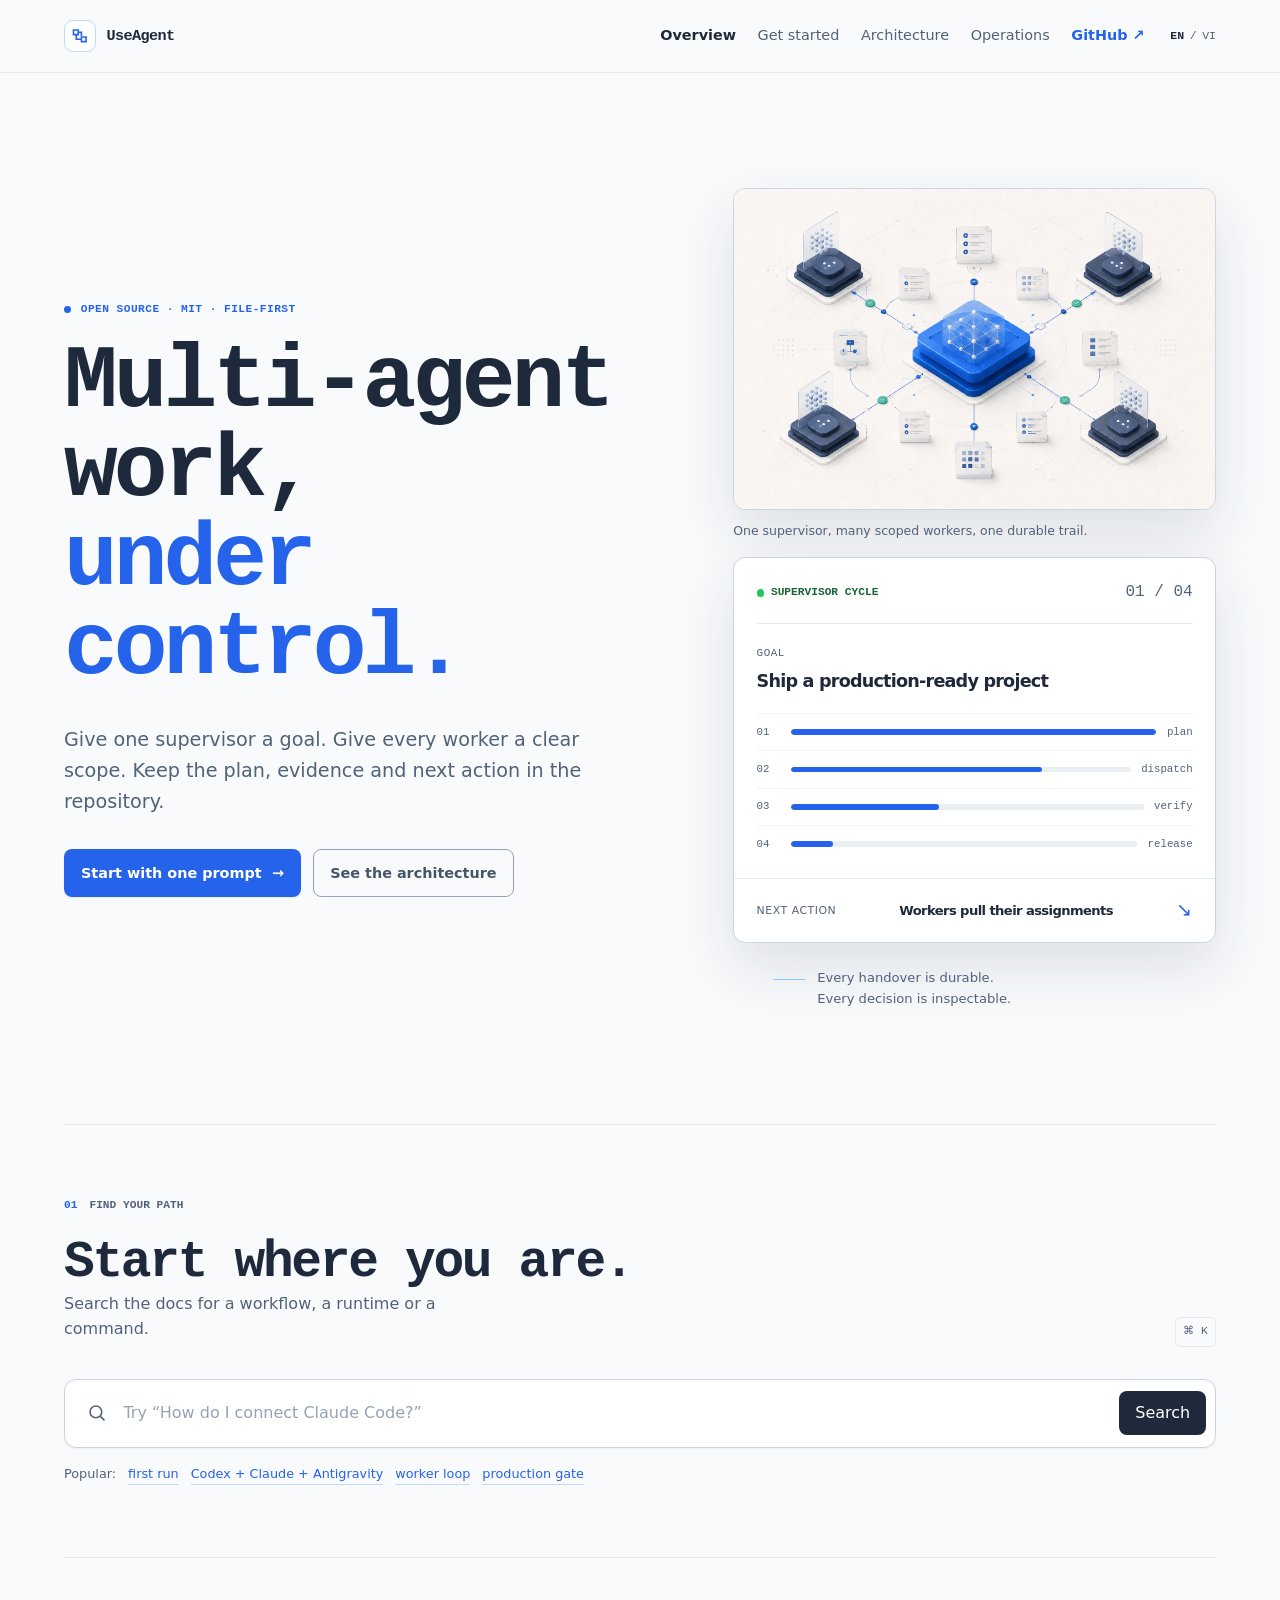
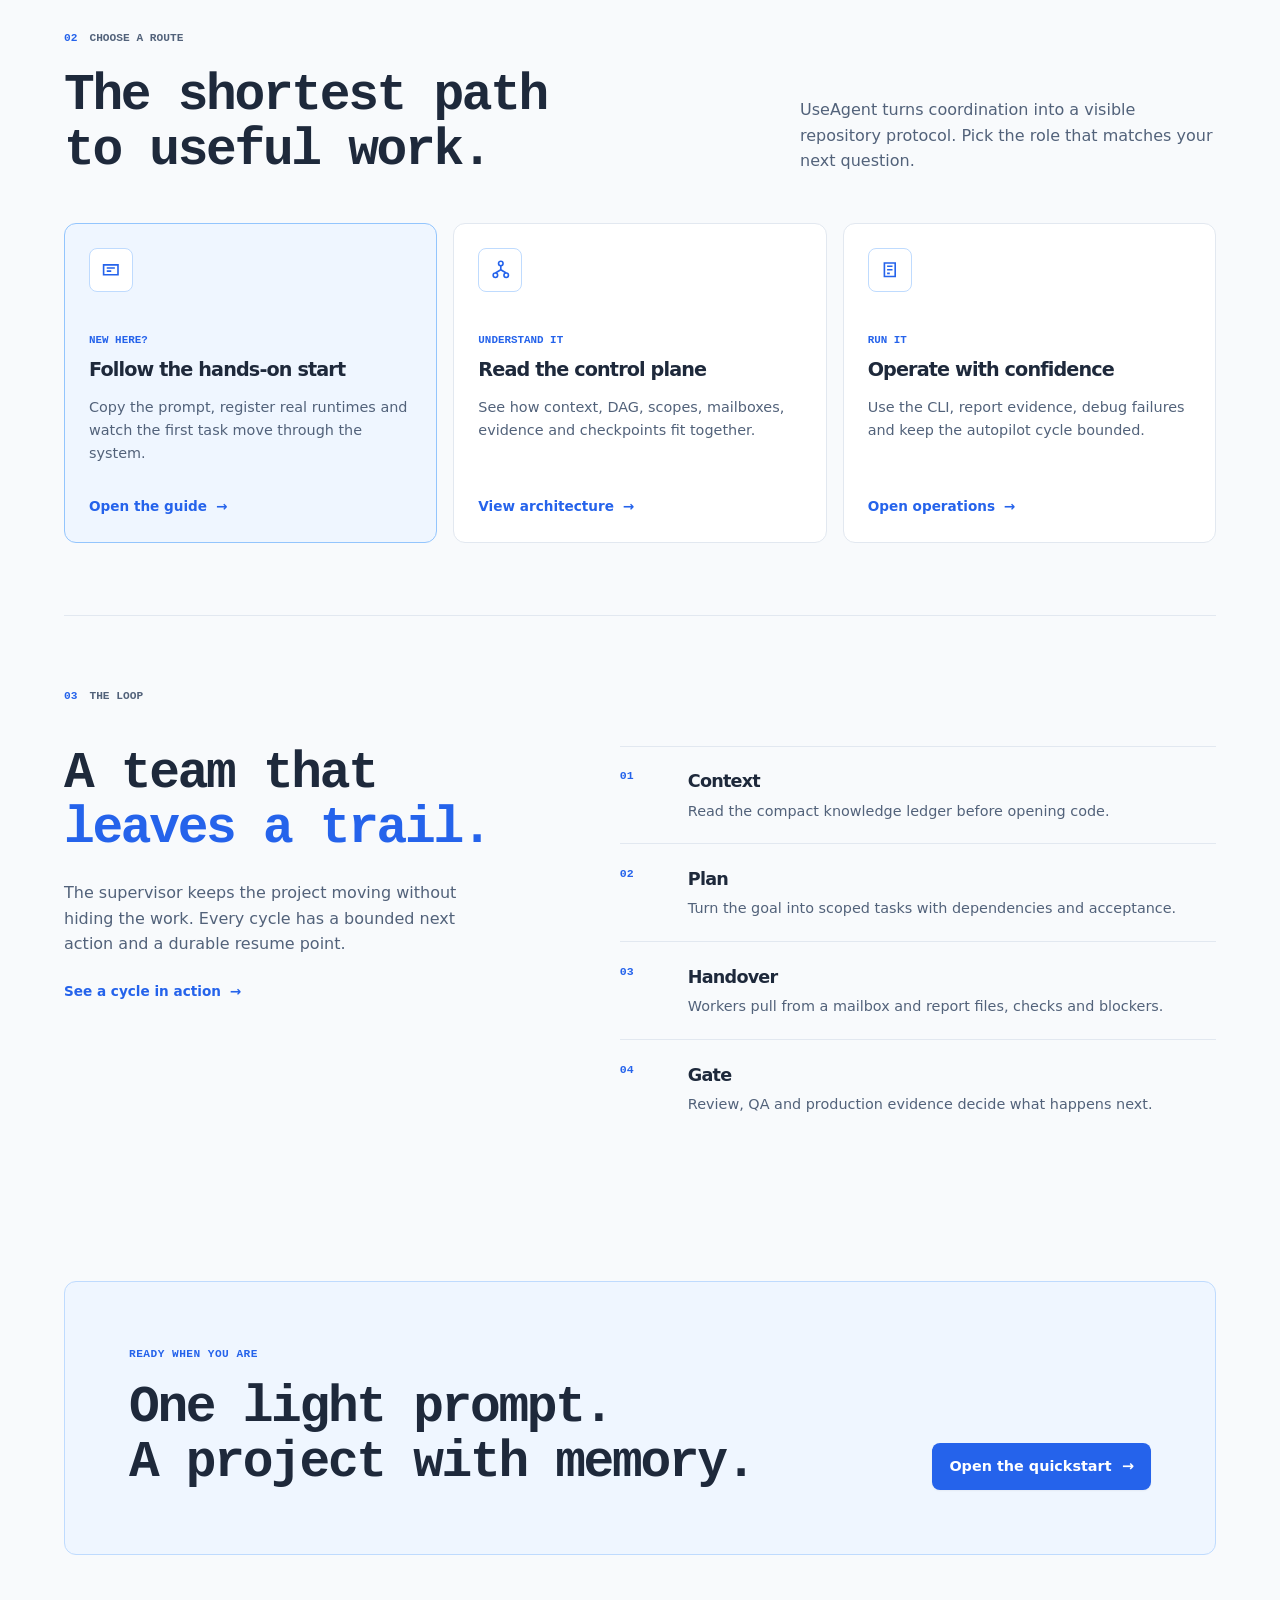
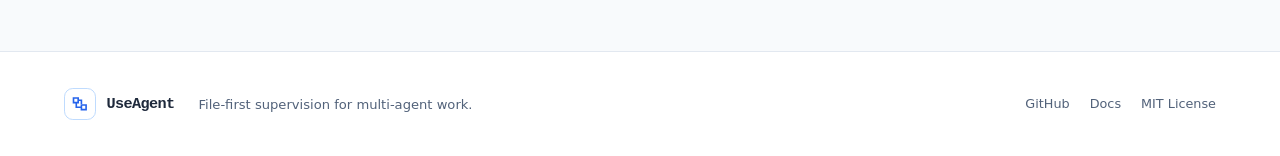
==== commit 37149d33: "feat(docs): add visual documentation assets" ====
--- a/docs-site/index.html
+++ b/docs-site/index.html
@@ -7,17 +7,22 @@
     <meta name="theme-color" content="#f8fafc" />
     <link rel="canonical" href="https://useagent.thuanlyt.id.vn/" />
     <link rel="alternate" hreflang="en" href="https://useagent.thuanlyt.id.vn/" />
-    <link rel="alternate" hreflang="vi" href="https://useagent.thuanlyt.id.vn/vi.html" />
+    <link rel="alternate" hreflang="vi" href="https://useagent.thuanlyt.id.vn/vi" />
     <link rel="alternate" hreflang="x-default" href="https://useagent.thuanlyt.id.vn/" />
     <meta property="og:type" content="website" />
     <meta property="og:site_name" content="UseAgent" />
     <meta property="og:title" content="UseAgent — Multi-agent work, under control" />
     <meta property="og:description" content="A file-first control plane for supervising multiple AI agents toward a production-ready result." />
     <meta property="og:url" content="https://useagent.thuanlyt.id.vn/" />
+    <meta property="og:image" content="https://useagent.thuanlyt.id.vn/assets/useagent-control-plane-hero.png" />
+    <meta property="og:image:width" content="1536" />
+    <meta property="og:image:height" content="1024" />
+    <meta property="og:image:alt" content="UseAgent supervisor hub coordinating workers and durable project documents." />
     <meta property="og:locale" content="en_US" />
     <meta property="og:locale:alternate" content="vi_VN" />
-    <meta name="twitter:card" content="summary" />
+    <meta name="twitter:card" content="summary_large_image" />
     <meta name="twitter:title" content="UseAgent — Multi-agent work, under control" />
+    <meta name="twitter:image" content="https://useagent.thuanlyt.id.vn/assets/useagent-control-plane-hero.png" />
     <meta name="twitter:description" content="A file-first control plane for supervising multiple AI agents toward a production-ready result." />
     <title>UseAgent — Multi-agent work, under control</title>
     <script type="application/ld+json">
@@ -39,27 +44,27 @@
     <a class="skip-link" href="#main-content">Skip to content</a>
     <header class="site-header">
       <div class="container header-inner">
-        <a class="brand" href="index.html" aria-label="UseAgent home"><span class="brand-mark" aria-hidden="true"><svg viewBox="0 0 24 24" fill="none" stroke="currentColor" stroke-width="1.8"><path d="M5 5.5h5.2v5.2H5zM13.8 13.3H19v5.2h-5.2z" /><path d="M10.2 8.1h3.6v4.2M8.1 10.7v5.2h5.7" /></svg></span><span>UseAgent</span></a>
+        <a class="brand" href="/" aria-label="UseAgent home"><span class="brand-mark" aria-hidden="true"><svg viewBox="0 0 24 24" fill="none" stroke="currentColor" stroke-width="1.8"><path d="M5 5.5h5.2v5.2H5zM13.8 13.3H19v5.2h-5.2z" /><path d="M10.2 8.1h3.6v4.2M8.1 10.7v5.2h5.7" /></svg></span><span>UseAgent</span></a>
         <button class="menu-toggle" type="button" aria-expanded="false" aria-controls="primary-nav"><span>Menu</span><svg aria-hidden="true" viewBox="0 0 24 24" fill="none" stroke="currentColor" stroke-width="2"><path d="M4 7h16M4 12h16M4 17h16" /></svg></button>
-        <nav id="primary-nav" class="primary-nav" aria-label="Primary navigation"><a class="active" href="index.html">Overview</a><a href="getting-started.html">Get started</a><a href="architecture.html">Architecture</a><a href="operations.html">Operations</a><a class="nav-github" href="https://github.com/thuanlyt/UseAgent" rel="noreferrer">GitHub <span aria-hidden="true">↗</span></a><span class="language-switch" aria-label="Language"><a class="active" href="index.html">EN</a><span>/</span><a href="vi.html">VI</a></span></nav>
+        <nav id="primary-nav" class="primary-nav" aria-label="Primary navigation"><a class="active" href="/">Overview</a><a href="/getting-started">Get started</a><a href="/architecture">Architecture</a><a href="/operations">Operations</a><a class="nav-github" href="https://github.com/thuanlyt/UseAgent" rel="noreferrer">GitHub <span aria-hidden="true">↗</span></a><span class="language-switch" aria-label="Language"><a class="active" href="/">EN</a><span>/</span><a href="/vi">VI</a></span></nav>
       </div>
     </header>
 
     <main id="main-content">
       <section class="hero container">
-        <div class="hero-copy"><p class="eyebrow"><span class="eyebrow-dot" aria-hidden="true"></span> Open source · MIT · file-first</p><h1>Multi-agent work,<br /><span>under control.</span></h1><p class="hero-lede">Give one supervisor a goal. Give every worker a clear scope. Keep the plan, evidence and next action in the repository.</p><div class="hero-actions"><a class="button button-primary" href="getting-started.html">Start with one prompt <span aria-hidden="true">→</span></a><a class="button button-secondary" href="architecture.html">See the architecture</a></div></div>
-        <div class="hero-visual" aria-label="UseAgent supervisor flow illustration"><div class="flow-card"><div class="flow-card-header"><span class="status-pill"><span class="status-dot" aria-hidden="true"></span> supervisor cycle</span><span class="mono muted">01 / 04</span></div><div class="flow-goal"><span class="mono muted">GOAL</span><strong>Ship a production-ready project</strong></div><div class="flow-line"><span class="flow-line-number">01</span><span class="flow-line-bar"><i class="progress-100"></i></span><span class="flow-line-label">plan</span></div><div class="flow-line"><span class="flow-line-number">02</span><span class="flow-line-bar"><i class="progress-74"></i></span><span class="flow-line-label">dispatch</span></div><div class="flow-line"><span class="flow-line-number">03</span><span class="flow-line-bar"><i class="progress-42"></i></span><span class="flow-line-label">verify</span></div><div class="flow-line"><span class="flow-line-number">04</span><span class="flow-line-bar"><i class="progress-12"></i></span><span class="flow-line-label">release</span></div><div class="flow-footer"><span>next action</span><strong>Workers pull their assignments</strong><span class="flow-arrow" aria-hidden="true">↘</span></div></div><div class="hero-note"><span class="hero-note-line" aria-hidden="true"></span><span>Every handover is durable.<br />Every decision is inspectable.</span></div></div>
+        <div class="hero-copy"><p class="eyebrow"><span class="eyebrow-dot" aria-hidden="true"></span> Open source · MIT · file-first</p><h1>Multi-agent work,<br /><span>under control.</span></h1><p class="hero-lede">Give one supervisor a goal. Give every worker a clear scope. Keep the plan, evidence and next action in the repository.</p><div class="hero-actions"><a class="button button-primary" href="/getting-started">Start with one prompt <span aria-hidden="true">→</span></a><a class="button button-secondary" href="/architecture">See the architecture</a></div></div>
+        <div class="hero-visual" aria-label="UseAgent supervisor flow illustration"><figure class="hero-art"><img src="assets/useagent-control-plane-hero.png" alt="Illustration of one UseAgent supervisor hub coordinating multiple worker agents and durable project documents." width="1536" height="1024" fetchpriority="high" decoding="async" /><figcaption>One supervisor, many scoped workers, one durable trail.</figcaption></figure><div class="flow-card"><div class="flow-card-header"><span class="status-pill"><span class="status-dot" aria-hidden="true"></span> supervisor cycle</span><span class="mono muted">01 / 04</span></div><div class="flow-goal"><span class="mono muted">GOAL</span><strong>Ship a production-ready project</strong></div><div class="flow-line"><span class="flow-line-number">01</span><span class="flow-line-bar"><i class="progress-100"></i></span><span class="flow-line-label">plan</span></div><div class="flow-line"><span class="flow-line-number">02</span><span class="flow-line-bar"><i class="progress-74"></i></span><span class="flow-line-label">dispatch</span></div><div class="flow-line"><span class="flow-line-number">03</span><span class="flow-line-bar"><i class="progress-42"></i></span><span class="flow-line-label">verify</span></div><div class="flow-line"><span class="flow-line-number">04</span><span class="flow-line-bar"><i class="progress-12"></i></span><span class="flow-line-label">release</span></div><div class="flow-footer"><span>next action</span><strong>Workers pull their assignments</strong><span class="flow-arrow" aria-hidden="true">↘</span></div></div><div class="hero-note"><span class="hero-note-line" aria-hidden="true"></span><span>Every handover is durable.<br />Every decision is inspectable.</span></div></div>
       </section>
 
-      <section class="search-section container" aria-labelledby="search-heading"><div class="section-label"><span>01</span><span>Find your path</span></div><div class="search-heading-row"><div><h2 id="search-heading">Start where you are.</h2><p>Search the docs for a workflow, a runtime or a command.</p></div><span class="mono search-shortcut" aria-hidden="true">⌘ K</span></div><form class="search-form" role="search"><label class="sr-only" for="doc-search">Search UseAgent documentation</label><svg aria-hidden="true" viewBox="0 0 24 24" fill="none" stroke="currentColor" stroke-width="1.8"><circle cx="11" cy="11" r="6.5" /><path d="m16 16 4.5 4.5" /></svg><input id="doc-search" name="q" type="search" role="combobox" autocomplete="off" placeholder="Try “How do I connect Claude Code?”" aria-autocomplete="list" aria-controls="search-results" aria-expanded="false" /><button class="search-submit" type="submit">Search</button></form><div id="search-results" class="search-results" role="region" aria-live="polite" hidden></div><div class="search-suggestions" aria-label="Popular searches"><span>Popular:</span><a href="getting-started.html">first run</a><a href="getting-started.html#runtimes">Codex + Claude + Antigravity</a><a href="operations.html#worker-loop">worker loop</a><a href="architecture.html#production-gate">production gate</a></div></section>
+      <section class="search-section container" aria-labelledby="search-heading"><div class="section-label"><span>01</span><span>Find your path</span></div><div class="search-heading-row"><div><h2 id="search-heading">Start where you are.</h2><p>Search the docs for a workflow, a runtime or a command.</p></div><span class="mono search-shortcut" aria-hidden="true">⌘ K</span></div><form class="search-form" role="search"><label class="sr-only" for="doc-search">Search UseAgent documentation</label><svg aria-hidden="true" viewBox="0 0 24 24" fill="none" stroke="currentColor" stroke-width="1.8"><circle cx="11" cy="11" r="6.5" /><path d="m16 16 4.5 4.5" /></svg><input id="doc-search" name="q" type="search" role="combobox" autocomplete="off" placeholder="Try “How do I connect Claude Code?”" aria-autocomplete="list" aria-controls="search-results" aria-expanded="false" /><button class="search-submit" type="submit">Search</button></form><div id="search-results" class="search-results" role="region" aria-live="polite" hidden></div><div class="search-suggestions" aria-label="Popular searches"><span>Popular:</span><a href="/getting-started">first run</a><a href="/getting-started#runtimes">Codex + Claude + Antigravity</a><a href="/operations#worker-loop">worker loop</a><a href="/architecture#production-gate">production gate</a></div></section>
 
-      <section class="paths-section container" aria-labelledby="paths-heading"><div class="section-label"><span>02</span><span>Choose a route</span></div><div class="section-heading-row"><div><h2 id="paths-heading">The shortest path<br />to useful work.</h2></div><p>UseAgent turns coordination into a visible repository protocol. Pick the role that matches your next question.</p></div><div class="path-grid"><a class="path-card path-card-featured" href="getting-started.html"><span class="card-icon" aria-hidden="true"><svg viewBox="0 0 24 24" fill="none" stroke="currentColor" stroke-width="1.8"><path d="M4 6.5h16v11H4z" /><path d="M7.5 10h9M7.5 13.5h5" /></svg></span><span class="card-kicker">New here?</span><strong>Follow the hands-on start</strong><span class="card-description">Copy the prompt, register real runtimes and watch the first task move through the system.</span><span class="card-link">Open the guide <span aria-hidden="true">→</span></span></a><a class="path-card" href="architecture.html"><span class="card-icon" aria-hidden="true"><svg viewBox="0 0 24 24" fill="none" stroke="currentColor" stroke-width="1.8"><circle cx="12" cy="5" r="2.5" /><circle cx="6" cy="18" r="2.5" /><circle cx="18" cy="18" r="2.5" /><path d="M12 7.5V12M12 12 6 15.5M12 12l6 3.5" /></svg></span><span class="card-kicker">Understand it</span><strong>Read the control plane</strong><span class="card-description">See how context, DAG, scopes, mailboxes, evidence and checkpoints fit together.</span><span class="card-link">View architecture <span aria-hidden="true">→</span></span></a><a class="path-card" href="operations.html"><span class="card-icon" aria-hidden="true"><svg viewBox="0 0 24 24" fill="none" stroke="currentColor" stroke-width="1.8"><path d="M6 4.5h12v15H6z" /><path d="M9 8h6M9 12h6M9 16h3" /></svg></span><span class="card-kicker">Run it</span><strong>Operate with confidence</strong><span class="card-description">Use the CLI, report evidence, debug failures and keep the autopilot cycle bounded.</span><span class="card-link">Open operations <span aria-hidden="true">→</span></span></a></div></section>
+      <section class="paths-section container" aria-labelledby="paths-heading"><div class="section-label"><span>02</span><span>Choose a route</span></div><div class="section-heading-row"><div><h2 id="paths-heading">The shortest path<br />to useful work.</h2></div><p>UseAgent turns coordination into a visible repository protocol. Pick the role that matches your next question.</p></div><div class="path-grid"><a class="path-card path-card-featured" href="/getting-started"><span class="card-icon" aria-hidden="true"><svg viewBox="0 0 24 24" fill="none" stroke="currentColor" stroke-width="1.8"><path d="M4 6.5h16v11H4z" /><path d="M7.5 10h9M7.5 13.5h5" /></svg></span><span class="card-kicker">New here?</span><strong>Follow the hands-on start</strong><span class="card-description">Copy the prompt, register real runtimes and watch the first task move through the system.</span><span class="card-link">Open the guide <span aria-hidden="true">→</span></span></a><a class="path-card" href="/architecture"><span class="card-icon" aria-hidden="true"><svg viewBox="0 0 24 24" fill="none" stroke="currentColor" stroke-width="1.8"><circle cx="12" cy="5" r="2.5" /><circle cx="6" cy="18" r="2.5" /><circle cx="18" cy="18" r="2.5" /><path d="M12 7.5V12M12 12 6 15.5M12 12l6 3.5" /></svg></span><span class="card-kicker">Understand it</span><strong>Read the control plane</strong><span class="card-description">See how context, DAG, scopes, mailboxes, evidence and checkpoints fit together.</span><span class="card-link">View architecture <span aria-hidden="true">→</span></span></a><a class="path-card" href="/operations"><span class="card-icon" aria-hidden="true"><svg viewBox="0 0 24 24" fill="none" stroke="currentColor" stroke-width="1.8"><path d="M6 4.5h12v15H6z" /><path d="M9 8h6M9 12h6M9 16h3" /></svg></span><span class="card-kicker">Run it</span><strong>Operate with confidence</strong><span class="card-description">Use the CLI, report evidence, debug failures and keep the autopilot cycle bounded.</span><span class="card-link">Open operations <span aria-hidden="true">→</span></span></a></div></section>
 
-      <section class="loop-section container" aria-labelledby="loop-heading"><div class="section-label"><span>03</span><span>The loop</span></div><div class="loop-layout"><div><h2 id="loop-heading">A team that<br /><span>leaves a trail.</span></h2><p class="loop-intro">The supervisor keeps the project moving without hiding the work. Every cycle has a bounded next action and a durable resume point.</p><a class="text-link" href="operations.html#cycle">See a cycle in action <span aria-hidden="true">→</span></a></div><ol class="loop-list"><li><span class="loop-number">01</span><div><strong>Context</strong><p>Read the compact knowledge ledger before opening code.</p></div></li><li><span class="loop-number">02</span><div><strong>Plan</strong><p>Turn the goal into scoped tasks with dependencies and acceptance.</p></div></li><li><span class="loop-number">03</span><div><strong>Handover</strong><p>Workers pull from a mailbox and report files, checks and blockers.</p></div></li><li><span class="loop-number">04</span><div><strong>Gate</strong><p>Review, QA and production evidence decide what happens next.</p></div></li></ol></div></section>
+      <section class="loop-section container" aria-labelledby="loop-heading"><div class="section-label"><span>03</span><span>The loop</span></div><div class="loop-layout"><div><h2 id="loop-heading">A team that<br /><span>leaves a trail.</span></h2><p class="loop-intro">The supervisor keeps the project moving without hiding the work. Every cycle has a bounded next action and a durable resume point.</p><a class="text-link" href="/operations#cycle">See a cycle in action <span aria-hidden="true">→</span></a></div><ol class="loop-list"><li><span class="loop-number">01</span><div><strong>Context</strong><p>Read the compact knowledge ledger before opening code.</p></div></li><li><span class="loop-number">02</span><div><strong>Plan</strong><p>Turn the goal into scoped tasks with dependencies and acceptance.</p></div></li><li><span class="loop-number">03</span><div><strong>Handover</strong><p>Workers pull from a mailbox and report files, checks and blockers.</p></div></li><li><span class="loop-number">04</span><div><strong>Gate</strong><p>Review, QA and production evidence decide what happens next.</p></div></li></ol></div></section>
 
-      <section class="cta-section container" aria-labelledby="cta-heading"><div class="cta-card"><div><p class="eyebrow">Ready when you are</p><h2 id="cta-heading">One light prompt.<br />A project with memory.</h2></div><a class="button button-primary" href="getting-started.html">Open the quickstart <span aria-hidden="true">→</span></a></div></section>
+      <section class="cta-section container" aria-labelledby="cta-heading"><div class="cta-card"><div><p class="eyebrow">Ready when you are</p><h2 id="cta-heading">One light prompt.<br />A project with memory.</h2></div><a class="button button-primary" href="/getting-started">Open the quickstart <span aria-hidden="true">→</span></a></div></section>
     </main>
 
-    <footer class="site-footer"><div class="container footer-inner"><a class="brand" href="index.html"><span class="brand-mark" aria-hidden="true"><svg viewBox="0 0 24 24" fill="none" stroke="currentColor" stroke-width="1.8"><path d="M5 5.5h5.2v5.2H5zM13.8 13.3H19v5.2h-5.2z" /><path d="M10.2 8.1h3.6v4.2M8.1 10.7v5.2h5.7" /></svg></span><span>UseAgent</span></a><p>File-first supervision for multi-agent work.</p><div class="footer-links"><a href="https://github.com/thuanlyt/UseAgent" rel="noreferrer">GitHub</a><a href="getting-started.html">Docs</a><span>MIT License</span></div></div></footer>
+    <footer class="site-footer"><div class="container footer-inner"><a class="brand" href="/"><span class="brand-mark" aria-hidden="true"><svg viewBox="0 0 24 24" fill="none" stroke="currentColor" stroke-width="1.8"><path d="M5 5.5h5.2v5.2H5zM13.8 13.3H19v5.2h-5.2z" /><path d="M10.2 8.1h3.6v4.2M8.1 10.7v5.2h5.7" /></svg></span><span>UseAgent</span></a><p>File-first supervision for multi-agent work.</p><div class="footer-links"><a href="https://github.com/thuanlyt/UseAgent" rel="noreferrer">GitHub</a><a href="/getting-started">Docs</a><span>MIT License</span></div></div></footer>
   </body>
 </html>
--- a/docs-site/styles.css
+++ b/docs-site/styles.css
@@ -30,6 +30,10 @@
 h1 span, h2 span { color: var(--color-accent); }
 .hero { display: grid; grid-template-columns: minmax(0,1.08fr) minmax(20rem,.92fr); gap: clamp(3rem,8vw,8rem); align-items: center; min-height: 39rem; padding-top: clamp(4rem,9vw,8rem); padding-bottom: clamp(4rem,9vw,8rem); }
 .hero-copy, .hero-visual { min-width: 0; }
+.hero-art { margin: 0 0 1rem; }
+.hero-art img, .article-figure img { display: block; width: 100%; height: auto; border: 1px solid #cbd5e1; border-radius: var(--radius-md); background: white; box-shadow: 0 24px 60px rgba(30,41,59,.12); }
+.hero-art img { aspect-ratio: 3 / 2; object-fit: cover; }
+.hero-art figcaption, .article-figure figcaption { margin-top: .75rem; color: var(--color-secondary); font-size: .78rem; line-height: 1.5; }
 .eyebrow { display: flex; align-items: center; gap: .6rem; margin: 0 0 1.25rem; color: var(--color-accent); font-size: .7rem; font-weight: 600; letter-spacing: .04em; text-transform: uppercase; }
 .eyebrow-dot { width: .45rem; height: .45rem; border-radius: 50%; background: var(--color-accent); }
 h1 { max-width: 12ch; margin: 0; font-size: clamp(3rem,7vw,6.4rem); line-height: .99; }
@@ -120,6 +124,8 @@
 .article-sidebar a:hover { color: var(--color-accent); }
 .article h1 { max-width: 15ch; font-size: clamp(2.8rem,6vw,5.2rem); }
 .article-lede { max-width: 39rem; margin: 1.75rem 0 3rem; color: var(--color-secondary); font-size: 1.15rem; }
+.article-figure { margin: 2rem 0 3rem; padding: 1rem; border: 1px solid var(--color-border); border-radius: var(--radius-md); background: white; box-shadow: var(--shadow-sm); }
+.article-figure img { aspect-ratio: 1200 / 560; object-fit: contain; }
 .article h2 { margin-top: 4rem; margin-bottom: 1rem; font-size: clamp(1.65rem,3vw,2.3rem); }
 .article p { color: var(--color-secondary); }
 .article p code, .article li code { overflow-wrap: anywhere; padding: .12rem .3rem; color: var(--color-foreground); border: 1px solid var(--color-border); border-radius: .25rem; background: white; font-size: .83em; }
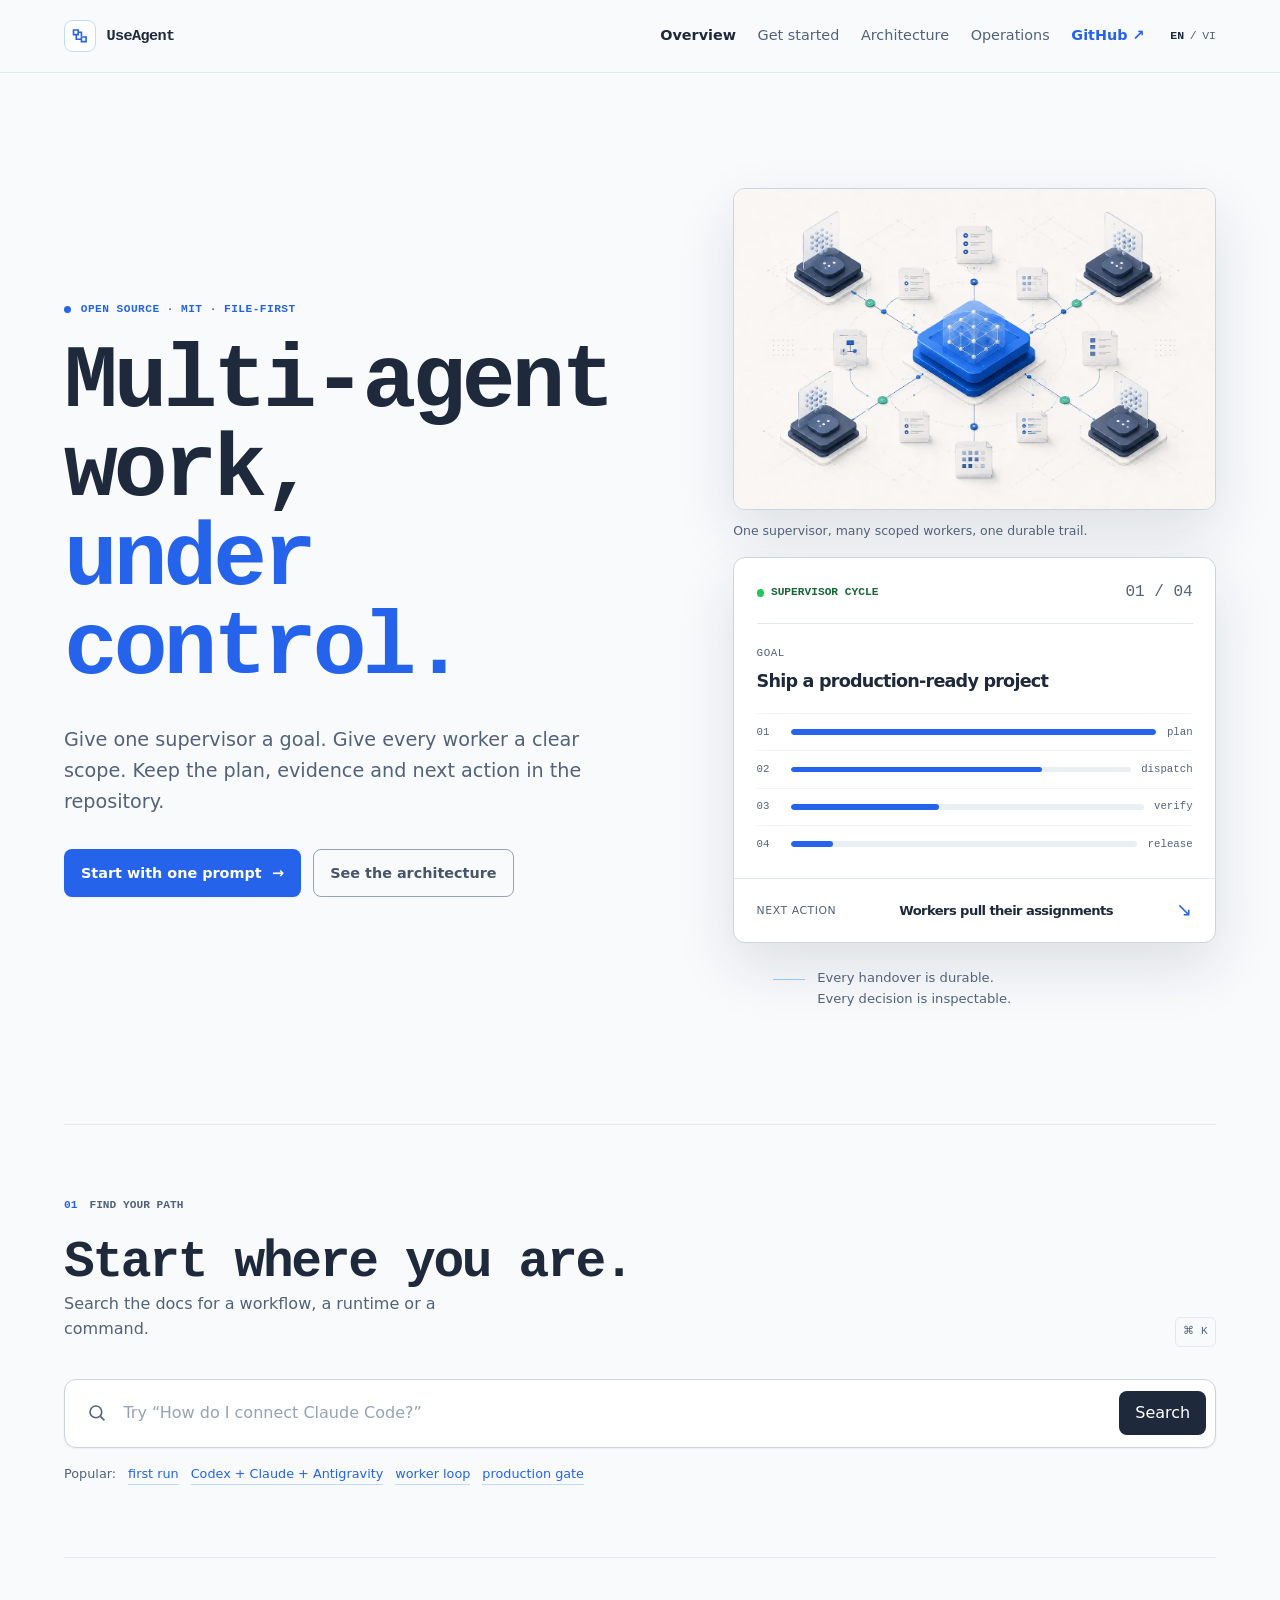
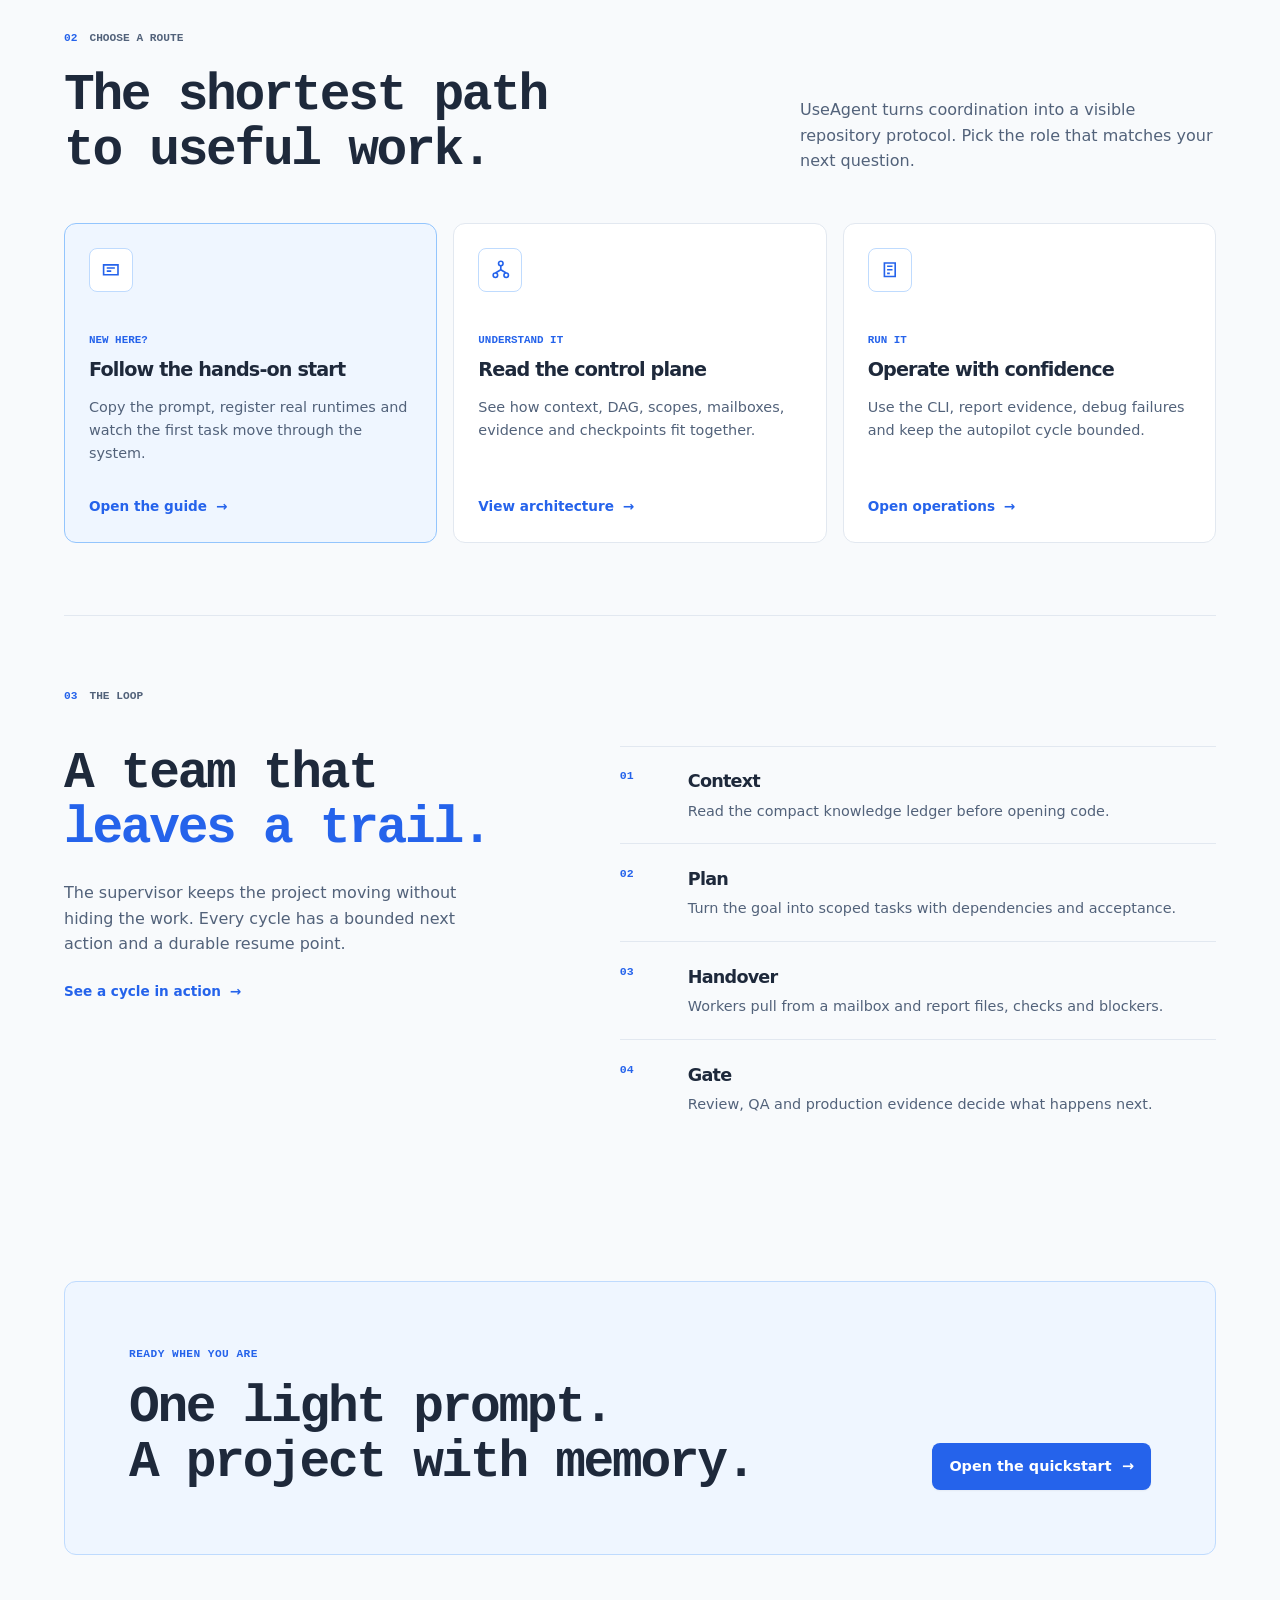
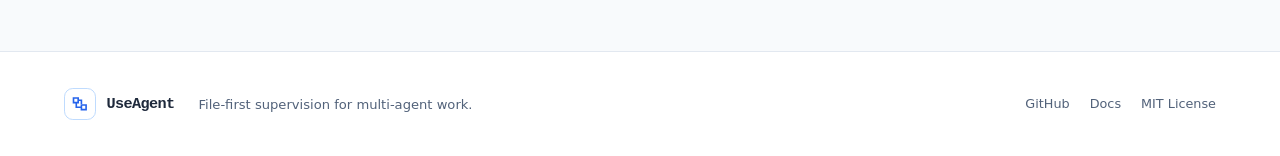
==== commit 6522a1a1: "perf(docs): serve optimized hero image" ====
--- a/docs-site/index.html
+++ b/docs-site/index.html
@@ -53,7 +53,7 @@
     <main id="main-content">
       <section class="hero container">
         <div class="hero-copy"><p class="eyebrow"><span class="eyebrow-dot" aria-hidden="true"></span> Open source · MIT · file-first</p><h1>Multi-agent work,<br /><span>under control.</span></h1><p class="hero-lede">Give one supervisor a goal. Give every worker a clear scope. Keep the plan, evidence and next action in the repository.</p><div class="hero-actions"><a class="button button-primary" href="/getting-started">Start with one prompt <span aria-hidden="true">→</span></a><a class="button button-secondary" href="/architecture">See the architecture</a></div></div>
-        <div class="hero-visual" aria-label="UseAgent supervisor flow illustration"><figure class="hero-art"><img src="assets/useagent-control-plane-hero.png" alt="Illustration of one UseAgent supervisor hub coordinating multiple worker agents and durable project documents." width="1536" height="1024" fetchpriority="high" decoding="async" /><figcaption>One supervisor, many scoped workers, one durable trail.</figcaption></figure><div class="flow-card"><div class="flow-card-header"><span class="status-pill"><span class="status-dot" aria-hidden="true"></span> supervisor cycle</span><span class="mono muted">01 / 04</span></div><div class="flow-goal"><span class="mono muted">GOAL</span><strong>Ship a production-ready project</strong></div><div class="flow-line"><span class="flow-line-number">01</span><span class="flow-line-bar"><i class="progress-100"></i></span><span class="flow-line-label">plan</span></div><div class="flow-line"><span class="flow-line-number">02</span><span class="flow-line-bar"><i class="progress-74"></i></span><span class="flow-line-label">dispatch</span></div><div class="flow-line"><span class="flow-line-number">03</span><span class="flow-line-bar"><i class="progress-42"></i></span><span class="flow-line-label">verify</span></div><div class="flow-line"><span class="flow-line-number">04</span><span class="flow-line-bar"><i class="progress-12"></i></span><span class="flow-line-label">release</span></div><div class="flow-footer"><span>next action</span><strong>Workers pull their assignments</strong><span class="flow-arrow" aria-hidden="true">↘</span></div></div><div class="hero-note"><span class="hero-note-line" aria-hidden="true"></span><span>Every handover is durable.<br />Every decision is inspectable.</span></div></div>
+        <div class="hero-visual" aria-label="UseAgent supervisor flow illustration"><figure class="hero-art"><picture><source srcset="assets/useagent-control-plane-hero.webp" type="image/webp" /><img src="assets/useagent-control-plane-hero.png" alt="Illustration of one UseAgent supervisor hub coordinating multiple worker agents and durable project documents." width="1536" height="1024" fetchpriority="high" decoding="async" /></picture><figcaption>One supervisor, many scoped workers, one durable trail.</figcaption></figure><div class="flow-card"><div class="flow-card-header"><span class="status-pill"><span class="status-dot" aria-hidden="true"></span> supervisor cycle</span><span class="mono muted">01 / 04</span></div><div class="flow-goal"><span class="mono muted">GOAL</span><strong>Ship a production-ready project</strong></div><div class="flow-line"><span class="flow-line-number">01</span><span class="flow-line-bar"><i class="progress-100"></i></span><span class="flow-line-label">plan</span></div><div class="flow-line"><span class="flow-line-number">02</span><span class="flow-line-bar"><i class="progress-74"></i></span><span class="flow-line-label">dispatch</span></div><div class="flow-line"><span class="flow-line-number">03</span><span class="flow-line-bar"><i class="progress-42"></i></span><span class="flow-line-label">verify</span></div><div class="flow-line"><span class="flow-line-number">04</span><span class="flow-line-bar"><i class="progress-12"></i></span><span class="flow-line-label">release</span></div><div class="flow-footer"><span>next action</span><strong>Workers pull their assignments</strong><span class="flow-arrow" aria-hidden="true">↘</span></div></div><div class="hero-note"><span class="hero-note-line" aria-hidden="true"></span><span>Every handover is durable.<br />Every decision is inspectable.</span></div></div>
       </section>
 
       <section class="search-section container" aria-labelledby="search-heading"><div class="section-label"><span>01</span><span>Find your path</span></div><div class="search-heading-row"><div><h2 id="search-heading">Start where you are.</h2><p>Search the docs for a workflow, a runtime or a command.</p></div><span class="mono search-shortcut" aria-hidden="true">⌘ K</span></div><form class="search-form" role="search"><label class="sr-only" for="doc-search">Search UseAgent documentation</label><svg aria-hidden="true" viewBox="0 0 24 24" fill="none" stroke="currentColor" stroke-width="1.8"><circle cx="11" cy="11" r="6.5" /><path d="m16 16 4.5 4.5" /></svg><input id="doc-search" name="q" type="search" role="combobox" autocomplete="off" placeholder="Try “How do I connect Claude Code?”" aria-autocomplete="list" aria-controls="search-results" aria-expanded="false" /><button class="search-submit" type="submit">Search</button></form><div id="search-results" class="search-results" role="region" aria-live="polite" hidden></div><div class="search-suggestions" aria-label="Popular searches"><span>Popular:</span><a href="/getting-started">first run</a><a href="/getting-started#runtimes">Codex + Claude + Antigravity</a><a href="/operations#worker-loop">worker loop</a><a href="/architecture#production-gate">production gate</a></div></section>
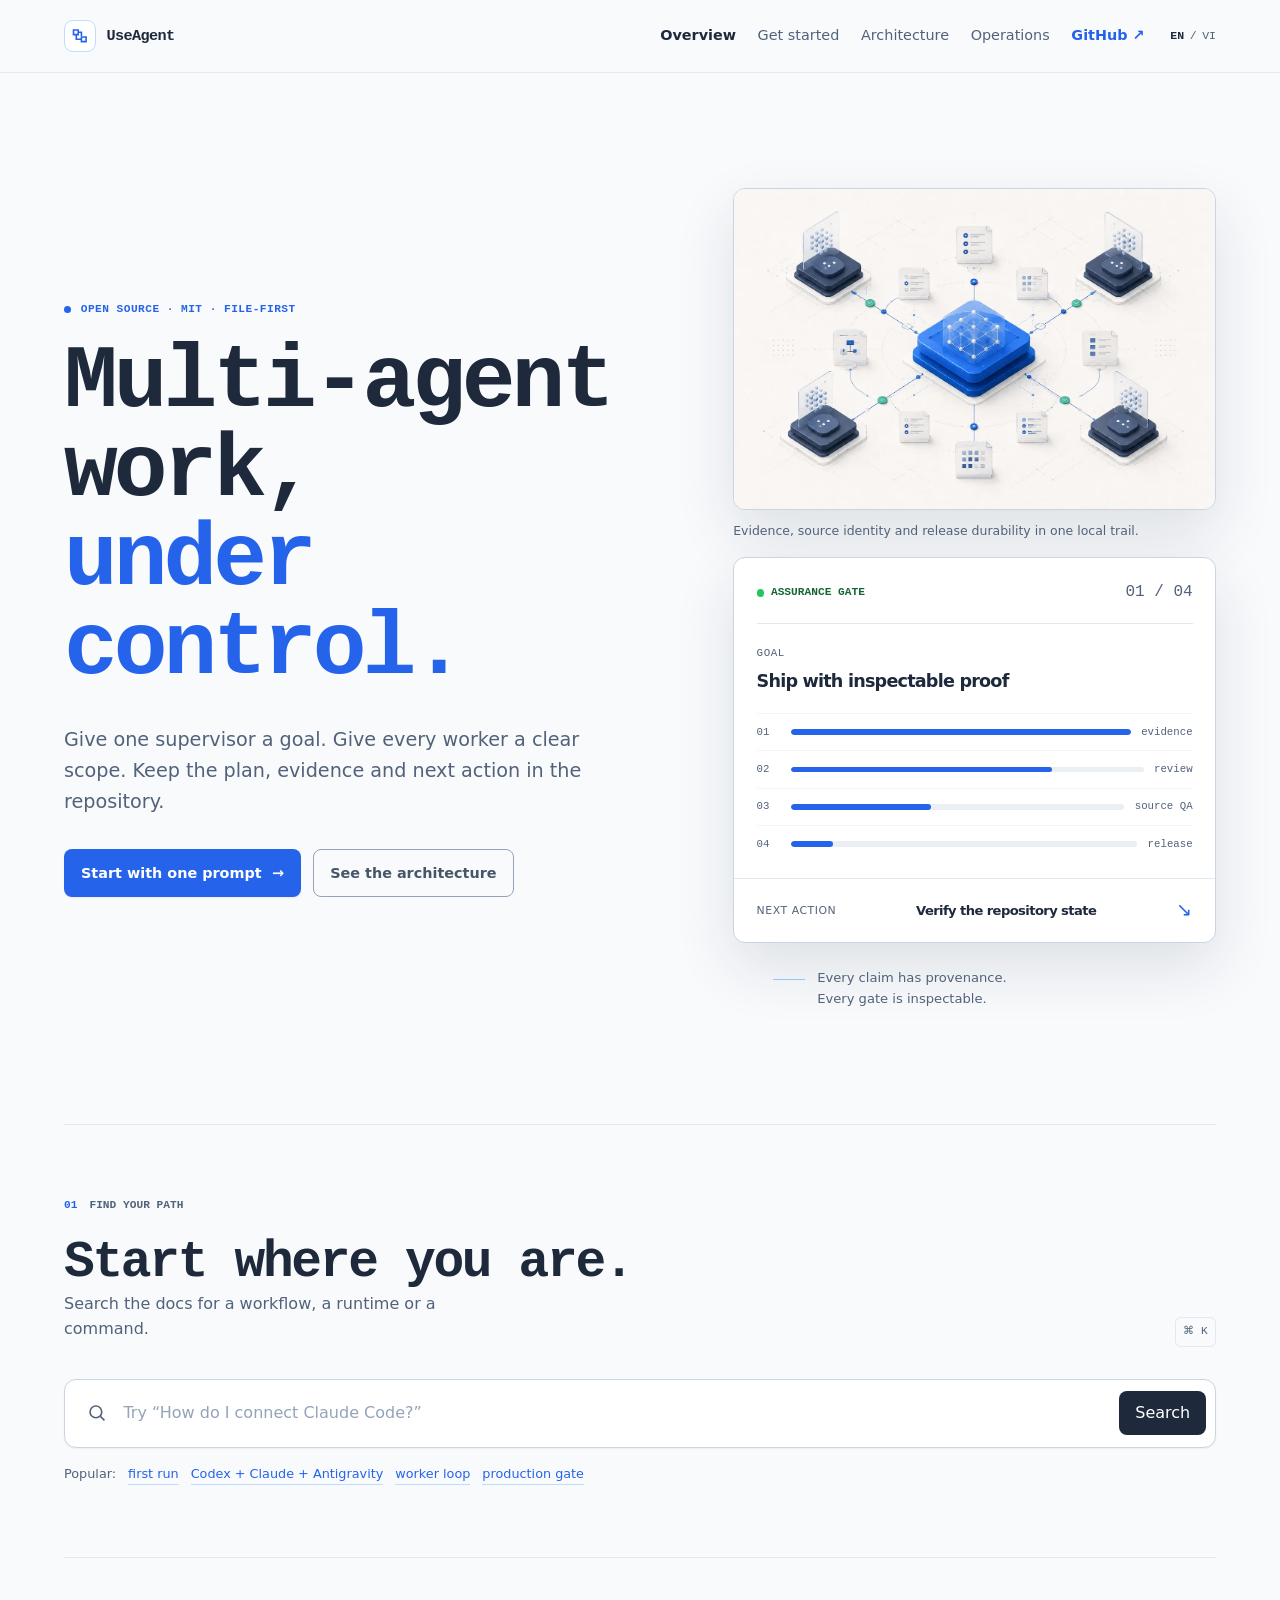
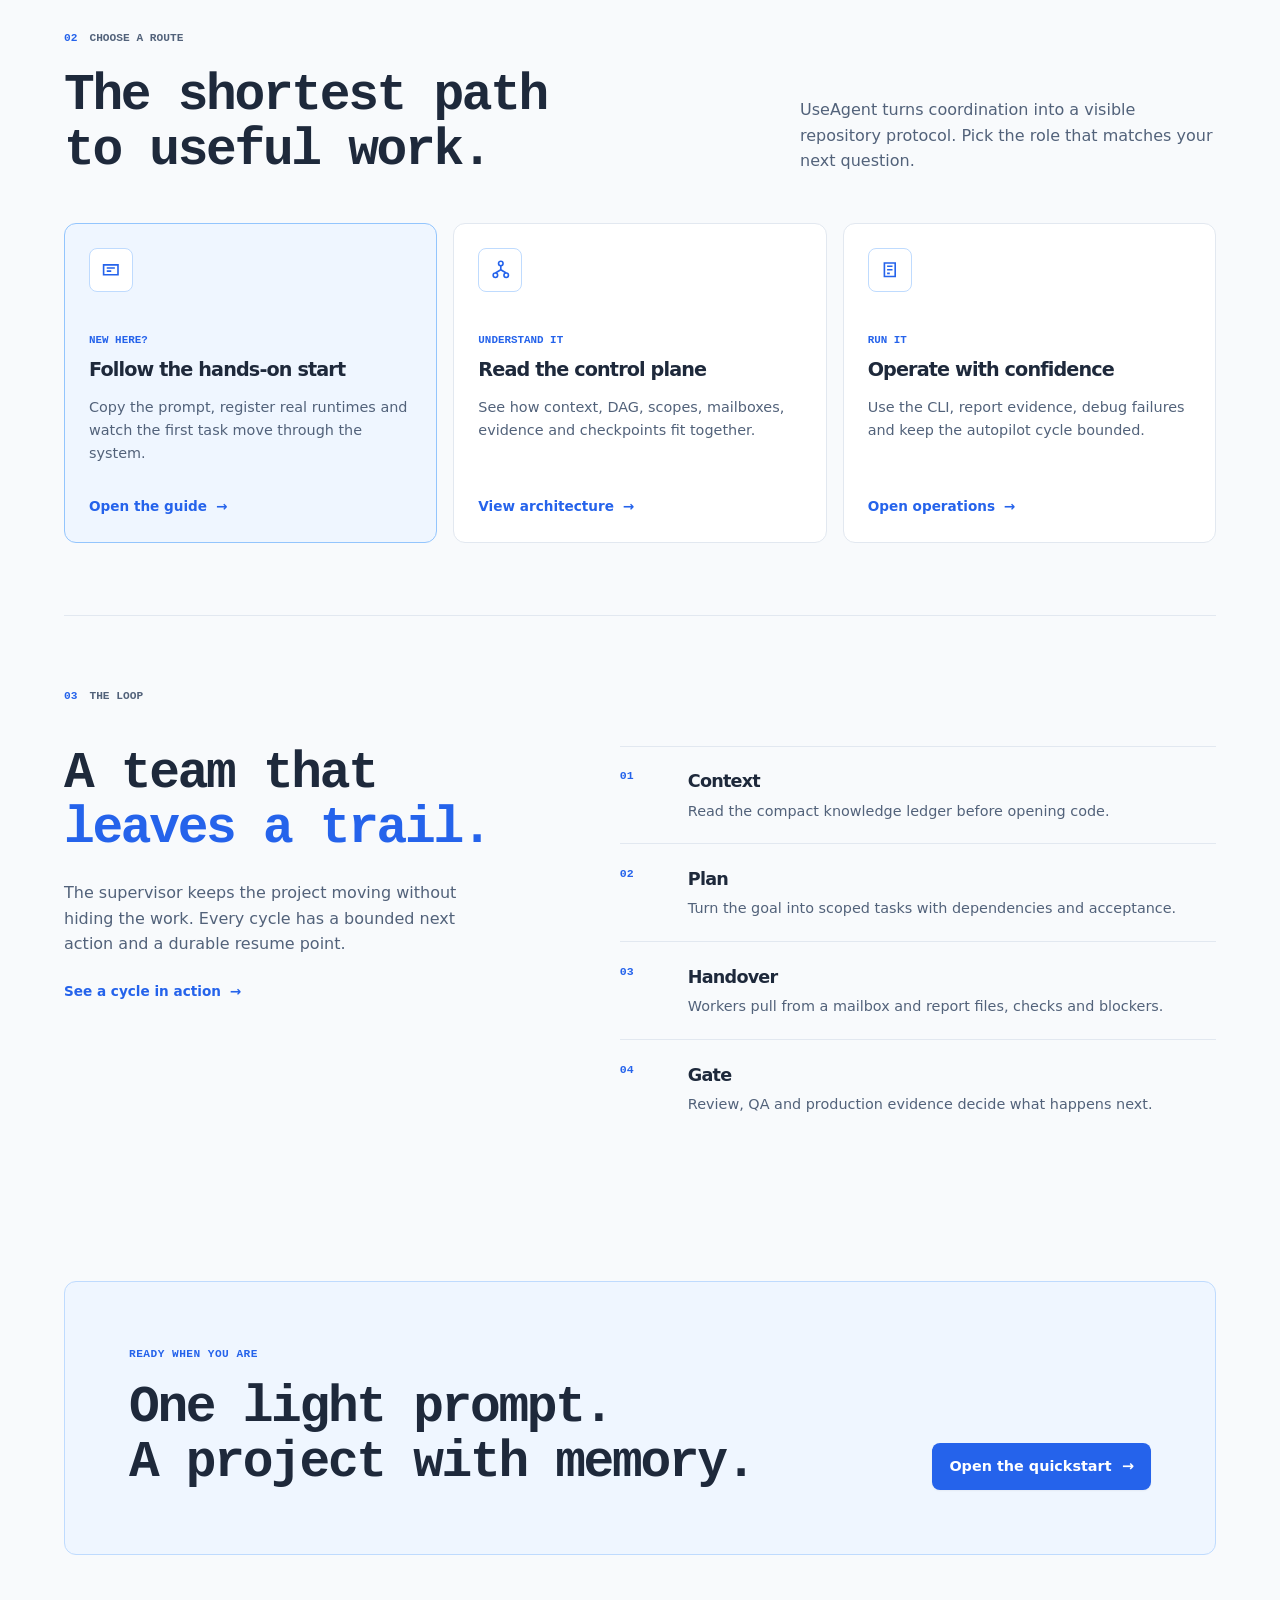
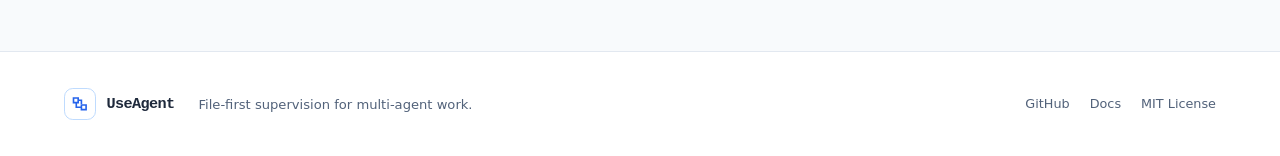
==== commit f060878b: "release: simplify distribution and assurance onboarding" ====
--- a/docs-site/index.html
+++ b/docs-site/index.html
@@ -3,7 +3,7 @@
   <head>
     <meta charset="utf-8" />
     <meta name="viewport" content="width=device-width, initial-scale=1" />
-    <meta name="description" content="UseAgent is a file-first control plane for supervising multiple AI agents toward a production-ready result." />
+    <meta name="description" content="UseAgent is a repo-local evidence and release-assurance layer for AI coding workflows, with optional lightweight supervision." />
     <meta name="theme-color" content="#f8fafc" />
     <link rel="canonical" href="https://useagent.thuanlyt.id.vn/" />
     <link rel="alternate" hreflang="en" href="https://useagent.thuanlyt.id.vn/" />
@@ -12,25 +12,25 @@
     <meta property="og:type" content="website" />
     <meta property="og:site_name" content="UseAgent" />
     <meta property="og:title" content="UseAgent — Multi-agent work, under control" />
-    <meta property="og:description" content="A file-first control plane for supervising multiple AI agents toward a production-ready result." />
+    <meta property="og:description" content="A repo-local evidence and release-assurance layer for AI coding workflows, with optional lightweight supervision." />
     <meta property="og:url" content="https://useagent.thuanlyt.id.vn/" />
-    <meta property="og:image" content="https://useagent.thuanlyt.id.vn/assets/useagent-control-plane-hero.png" />
+    <meta property="og:image" content="https://useagent.thuanlyt.id.vn/assets/useagent-control-plane-hero.webp" />
     <meta property="og:image:width" content="1536" />
     <meta property="og:image:height" content="1024" />
-    <meta property="og:image:alt" content="UseAgent supervisor hub coordinating workers and durable project documents." />
+    <meta property="og:image:alt" content="UseAgent preserving evidence, source identity and release checks around an AI coding workflow." />
     <meta property="og:locale" content="en_US" />
     <meta property="og:locale:alternate" content="vi_VN" />
     <meta name="twitter:card" content="summary_large_image" />
     <meta name="twitter:title" content="UseAgent — Multi-agent work, under control" />
-    <meta name="twitter:image" content="https://useagent.thuanlyt.id.vn/assets/useagent-control-plane-hero.png" />
-    <meta name="twitter:description" content="A file-first control plane for supervising multiple AI agents toward a production-ready result." />
-    <title>UseAgent — Multi-agent work, under control</title>
+    <meta name="twitter:image" content="https://useagent.thuanlyt.id.vn/assets/useagent-control-plane-hero.webp" />
+    <meta name="twitter:description" content="A repo-local evidence and release-assurance layer for AI coding workflows, with optional lightweight supervision." />
+    <title>UseAgent — Evidence and release assurance for AI coding</title>
     <script type="application/ld+json">
       {
         "@context": "https://schema.org",
         "@type": "SoftwareSourceCode",
         "name": "UseAgent",
-        "description": "A file-first control plane for supervising multiple AI agents toward a production-ready result.",
+        "description": "A repo-local evidence and release-assurance layer for AI coding workflows, with optional lightweight supervision.",
         "codeRepository": "https://github.com/thuanlyt/UseAgent",
         "license": "https://opensource.org/license/mit",
         "url": "https://useagent.thuanlyt.id.vn/"
@@ -53,7 +53,7 @@
     <main id="main-content">
       <section class="hero container">
         <div class="hero-copy"><p class="eyebrow"><span class="eyebrow-dot" aria-hidden="true"></span> Open source · MIT · file-first</p><h1>Multi-agent work,<br /><span>under control.</span></h1><p class="hero-lede">Give one supervisor a goal. Give every worker a clear scope. Keep the plan, evidence and next action in the repository.</p><div class="hero-actions"><a class="button button-primary" href="/getting-started">Start with one prompt <span aria-hidden="true">→</span></a><a class="button button-secondary" href="/architecture">See the architecture</a></div></div>
-        <div class="hero-visual" aria-label="UseAgent supervisor flow illustration"><figure class="hero-art"><picture><source srcset="assets/useagent-control-plane-hero.webp" type="image/webp" /><img src="assets/useagent-control-plane-hero.png" alt="Illustration of one UseAgent supervisor hub coordinating multiple worker agents and durable project documents." width="1536" height="1024" fetchpriority="high" decoding="async" /></picture><figcaption>One supervisor, many scoped workers, one durable trail.</figcaption></figure><div class="flow-card"><div class="flow-card-header"><span class="status-pill"><span class="status-dot" aria-hidden="true"></span> supervisor cycle</span><span class="mono muted">01 / 04</span></div><div class="flow-goal"><span class="mono muted">GOAL</span><strong>Ship a production-ready project</strong></div><div class="flow-line"><span class="flow-line-number">01</span><span class="flow-line-bar"><i class="progress-100"></i></span><span class="flow-line-label">plan</span></div><div class="flow-line"><span class="flow-line-number">02</span><span class="flow-line-bar"><i class="progress-74"></i></span><span class="flow-line-label">dispatch</span></div><div class="flow-line"><span class="flow-line-number">03</span><span class="flow-line-bar"><i class="progress-42"></i></span><span class="flow-line-label">verify</span></div><div class="flow-line"><span class="flow-line-number">04</span><span class="flow-line-bar"><i class="progress-12"></i></span><span class="flow-line-label">release</span></div><div class="flow-footer"><span>next action</span><strong>Workers pull their assignments</strong><span class="flow-arrow" aria-hidden="true">↘</span></div></div><div class="hero-note"><span class="hero-note-line" aria-hidden="true"></span><span>Every handover is durable.<br />Every decision is inspectable.</span></div></div>
+    <div class="hero-visual" aria-label="UseAgent release-assurance workflow illustration"><figure class="hero-art"><img src="assets/useagent-control-plane-hero.webp" alt="Illustration of UseAgent preserving evidence and release checks around an AI coding workflow." width="1536" height="1024" fetchpriority="high" decoding="async" /><figcaption>Evidence, source identity and release durability in one local trail.</figcaption></figure><div class="flow-card"><div class="flow-card-header"><span class="status-pill"><span class="status-dot" aria-hidden="true"></span> assurance gate</span><span class="mono muted">01 / 04</span></div><div class="flow-goal"><span class="mono muted">GOAL</span><strong>Ship with inspectable proof</strong></div><div class="flow-line"><span class="flow-line-number">01</span><span class="flow-line-bar"><i class="progress-100"></i></span><span class="flow-line-label">evidence</span></div><div class="flow-line"><span class="flow-line-number">02</span><span class="flow-line-bar"><i class="progress-74"></i></span><span class="flow-line-label">review</span></div><div class="flow-line"><span class="flow-line-number">03</span><span class="flow-line-bar"><i class="progress-42"></i></span><span class="flow-line-label">source QA</span></div><div class="flow-line"><span class="flow-line-number">04</span><span class="flow-line-bar"><i class="progress-12"></i></span><span class="flow-line-label">release</span></div><div class="flow-footer"><span>next action</span><strong>Verify the repository state</strong><span class="flow-arrow" aria-hidden="true">↘</span></div></div><div class="hero-note"><span class="hero-note-line" aria-hidden="true"></span><span>Every claim has provenance.<br />Every gate is inspectable.</span></div></div>
       </section>
 
       <section class="search-section container" aria-labelledby="search-heading"><div class="section-label"><span>01</span><span>Find your path</span></div><div class="search-heading-row"><div><h2 id="search-heading">Start where you are.</h2><p>Search the docs for a workflow, a runtime or a command.</p></div><span class="mono search-shortcut" aria-hidden="true">⌘ K</span></div><form class="search-form" role="search"><label class="sr-only" for="doc-search">Search UseAgent documentation</label><svg aria-hidden="true" viewBox="0 0 24 24" fill="none" stroke="currentColor" stroke-width="1.8"><circle cx="11" cy="11" r="6.5" /><path d="m16 16 4.5 4.5" /></svg><input id="doc-search" name="q" type="search" role="combobox" autocomplete="off" placeholder="Try “How do I connect Claude Code?”" aria-autocomplete="list" aria-controls="search-results" aria-expanded="false" /><button class="search-submit" type="submit">Search</button></form><div id="search-results" class="search-results" role="region" aria-live="polite" hidden></div><div class="search-suggestions" aria-label="Popular searches"><span>Popular:</span><a href="/getting-started">first run</a><a href="/getting-started#runtimes">Codex + Claude + Antigravity</a><a href="/operations#worker-loop">worker loop</a><a href="/architecture#production-gate">production gate</a></div></section>
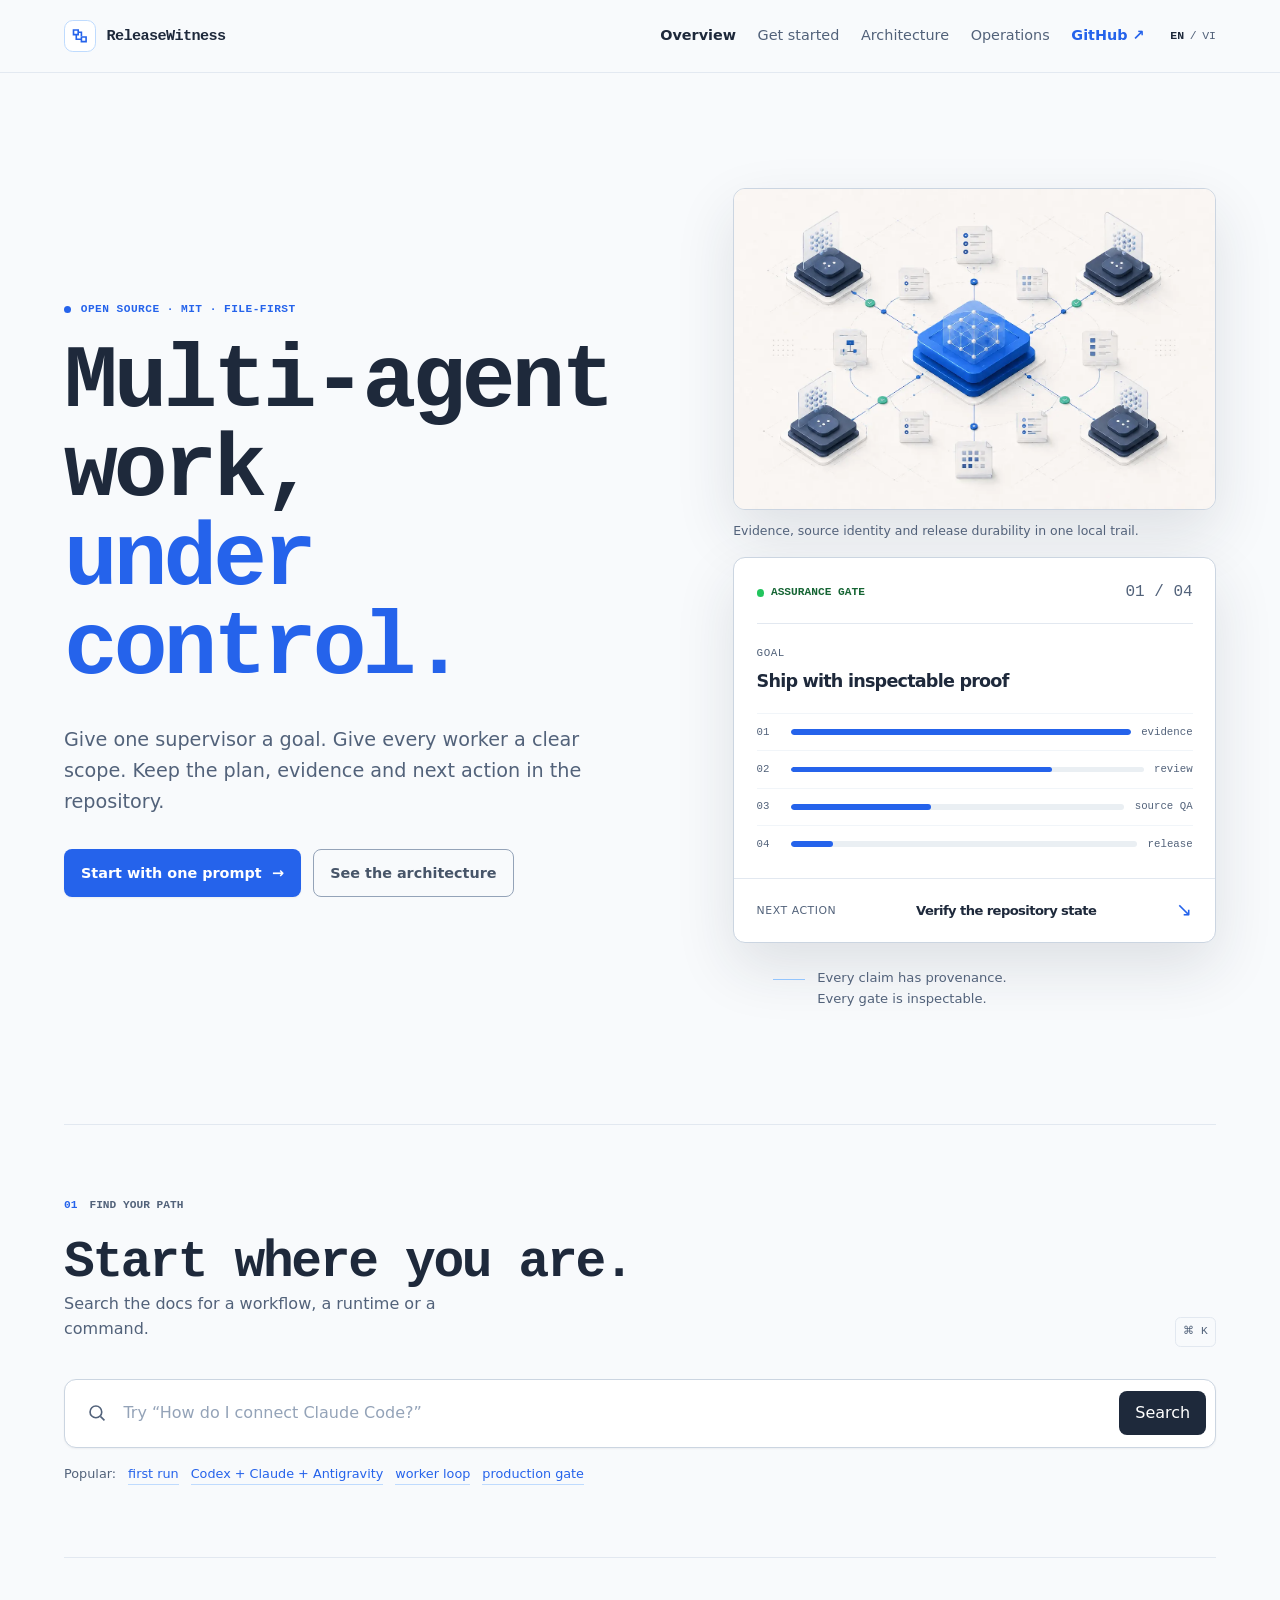
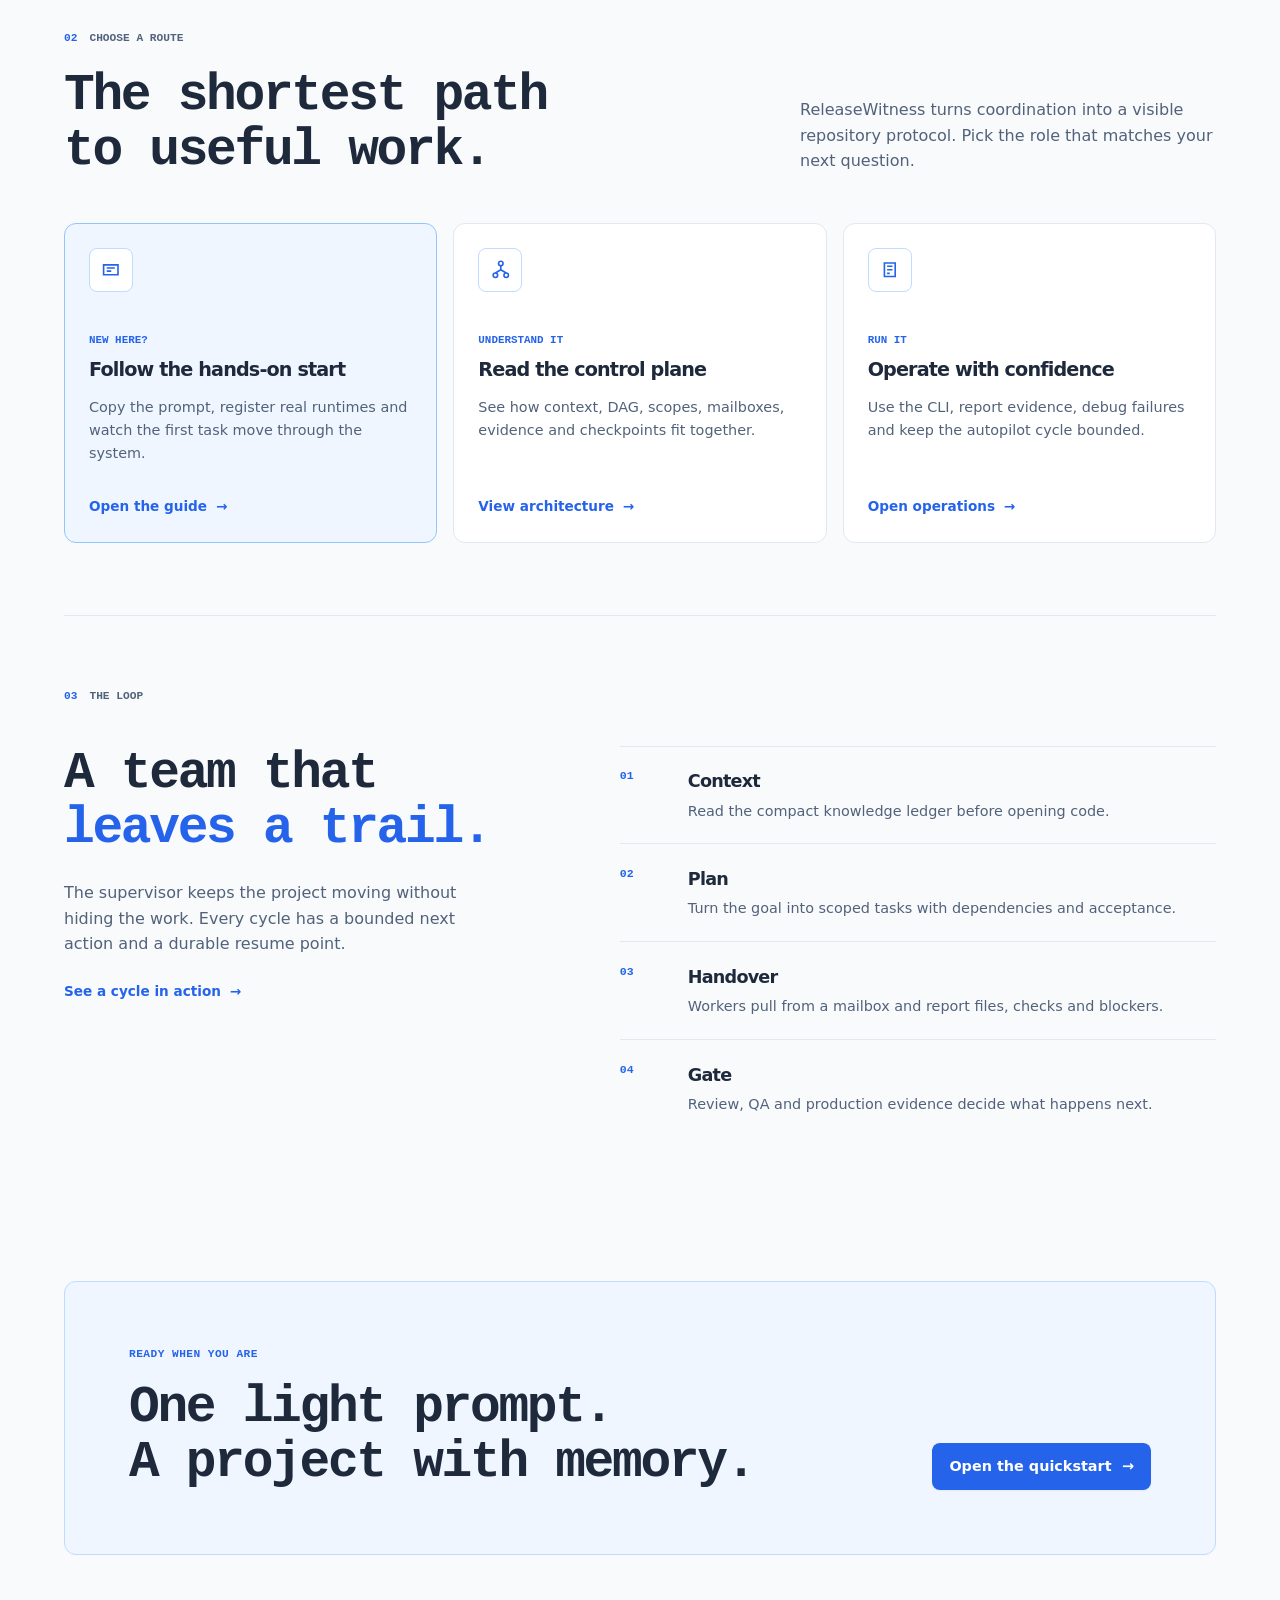
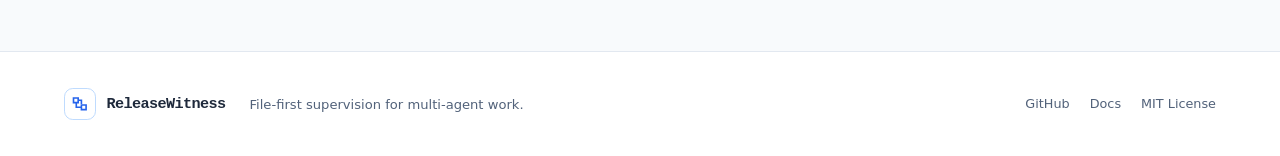
==== commit a9f6a6a9: "refactor: migrate UseAgent identity to ReleaseWitness/RelWit" ====
--- a/docs-site/index.html
+++ b/docs-site/index.html
@@ -3,35 +3,35 @@
   <head>
     <meta charset="utf-8" />
     <meta name="viewport" content="width=device-width, initial-scale=1" />
-    <meta name="description" content="UseAgent is a repo-local evidence and release-assurance layer for AI coding workflows, with optional lightweight supervision." />
+    <meta name="description" content="ReleaseWitness is a repo-local evidence and release-assurance layer for AI coding workflows, with optional lightweight supervision." />
     <meta name="theme-color" content="#f8fafc" />
     <link rel="canonical" href="https://useagent.thuanlyt.id.vn/" />
     <link rel="alternate" hreflang="en" href="https://useagent.thuanlyt.id.vn/" />
     <link rel="alternate" hreflang="vi" href="https://useagent.thuanlyt.id.vn/vi" />
     <link rel="alternate" hreflang="x-default" href="https://useagent.thuanlyt.id.vn/" />
     <meta property="og:type" content="website" />
-    <meta property="og:site_name" content="UseAgent" />
-    <meta property="og:title" content="UseAgent — Multi-agent work, under control" />
+    <meta property="og:site_name" content="ReleaseWitness" />
+    <meta property="og:title" content="ReleaseWitness — Multi-agent work, under control" />
     <meta property="og:description" content="A repo-local evidence and release-assurance layer for AI coding workflows, with optional lightweight supervision." />
     <meta property="og:url" content="https://useagent.thuanlyt.id.vn/" />
-    <meta property="og:image" content="https://useagent.thuanlyt.id.vn/assets/useagent-control-plane-hero.webp" />
+    <meta property="og:image" content="https://useagent.thuanlyt.id.vn/assets/relwit-control-plane-hero.webp" />
     <meta property="og:image:width" content="1536" />
     <meta property="og:image:height" content="1024" />
-    <meta property="og:image:alt" content="UseAgent preserving evidence, source identity and release checks around an AI coding workflow." />
+    <meta property="og:image:alt" content="ReleaseWitness preserving evidence, source identity and release checks around an AI coding workflow." />
     <meta property="og:locale" content="en_US" />
     <meta property="og:locale:alternate" content="vi_VN" />
     <meta name="twitter:card" content="summary_large_image" />
-    <meta name="twitter:title" content="UseAgent — Multi-agent work, under control" />
-    <meta name="twitter:image" content="https://useagent.thuanlyt.id.vn/assets/useagent-control-plane-hero.webp" />
+    <meta name="twitter:title" content="ReleaseWitness — Multi-agent work, under control" />
+    <meta name="twitter:image" content="https://useagent.thuanlyt.id.vn/assets/relwit-control-plane-hero.webp" />
     <meta name="twitter:description" content="A repo-local evidence and release-assurance layer for AI coding workflows, with optional lightweight supervision." />
-    <title>UseAgent — Evidence and release assurance for AI coding</title>
+    <title>ReleaseWitness — Evidence and release assurance for AI coding</title>
     <script type="application/ld+json">
       {
         "@context": "https://schema.org",
         "@type": "SoftwareSourceCode",
-        "name": "UseAgent",
+        "name": "ReleaseWitness",
         "description": "A repo-local evidence and release-assurance layer for AI coding workflows, with optional lightweight supervision.",
-        "codeRepository": "https://github.com/thuanlyt/UseAgent",
+        "codeRepository": "https://github.com/thuanlyt/releasewitness",
         "license": "https://opensource.org/license/mit",
         "url": "https://useagent.thuanlyt.id.vn/"
       }
@@ -44,27 +44,27 @@
     <a class="skip-link" href="#main-content">Skip to content</a>
     <header class="site-header">
       <div class="container header-inner">
-        <a class="brand" href="/" aria-label="UseAgent home"><span class="brand-mark" aria-hidden="true"><svg viewBox="0 0 24 24" fill="none" stroke="currentColor" stroke-width="1.8"><path d="M5 5.5h5.2v5.2H5zM13.8 13.3H19v5.2h-5.2z" /><path d="M10.2 8.1h3.6v4.2M8.1 10.7v5.2h5.7" /></svg></span><span>UseAgent</span></a>
+        <a class="brand" href="/" aria-label="ReleaseWitness home"><span class="brand-mark" aria-hidden="true"><svg viewBox="0 0 24 24" fill="none" stroke="currentColor" stroke-width="1.8"><path d="M5 5.5h5.2v5.2H5zM13.8 13.3H19v5.2h-5.2z" /><path d="M10.2 8.1h3.6v4.2M8.1 10.7v5.2h5.7" /></svg></span><span>ReleaseWitness</span></a>
         <button class="menu-toggle" type="button" aria-expanded="false" aria-controls="primary-nav"><span>Menu</span><svg aria-hidden="true" viewBox="0 0 24 24" fill="none" stroke="currentColor" stroke-width="2"><path d="M4 7h16M4 12h16M4 17h16" /></svg></button>
-        <nav id="primary-nav" class="primary-nav" aria-label="Primary navigation"><a class="active" href="/">Overview</a><a href="/getting-started">Get started</a><a href="/architecture">Architecture</a><a href="/operations">Operations</a><a class="nav-github" href="https://github.com/thuanlyt/UseAgent" rel="noreferrer">GitHub <span aria-hidden="true">↗</span></a><span class="language-switch" aria-label="Language"><a class="active" href="/">EN</a><span>/</span><a href="/vi">VI</a></span></nav>
+        <nav id="primary-nav" class="primary-nav" aria-label="Primary navigation"><a class="active" href="/">Overview</a><a href="/getting-started">Get started</a><a href="/architecture">Architecture</a><a href="/operations">Operations</a><a class="nav-github" href="https://github.com/thuanlyt/releasewitness" rel="noreferrer">GitHub <span aria-hidden="true">↗</span></a><span class="language-switch" aria-label="Language"><a class="active" href="/">EN</a><span>/</span><a href="/vi">VI</a></span></nav>
       </div>
     </header>
 
     <main id="main-content">
       <section class="hero container">
         <div class="hero-copy"><p class="eyebrow"><span class="eyebrow-dot" aria-hidden="true"></span> Open source · MIT · file-first</p><h1>Multi-agent work,<br /><span>under control.</span></h1><p class="hero-lede">Give one supervisor a goal. Give every worker a clear scope. Keep the plan, evidence and next action in the repository.</p><div class="hero-actions"><a class="button button-primary" href="/getting-started">Start with one prompt <span aria-hidden="true">→</span></a><a class="button button-secondary" href="/architecture">See the architecture</a></div></div>
-    <div class="hero-visual" aria-label="UseAgent release-assurance workflow illustration"><figure class="hero-art"><img src="assets/useagent-control-plane-hero.webp" alt="Illustration of UseAgent preserving evidence and release checks around an AI coding workflow." width="1536" height="1024" fetchpriority="high" decoding="async" /><figcaption>Evidence, source identity and release durability in one local trail.</figcaption></figure><div class="flow-card"><div class="flow-card-header"><span class="status-pill"><span class="status-dot" aria-hidden="true"></span> assurance gate</span><span class="mono muted">01 / 04</span></div><div class="flow-goal"><span class="mono muted">GOAL</span><strong>Ship with inspectable proof</strong></div><div class="flow-line"><span class="flow-line-number">01</span><span class="flow-line-bar"><i class="progress-100"></i></span><span class="flow-line-label">evidence</span></div><div class="flow-line"><span class="flow-line-number">02</span><span class="flow-line-bar"><i class="progress-74"></i></span><span class="flow-line-label">review</span></div><div class="flow-line"><span class="flow-line-number">03</span><span class="flow-line-bar"><i class="progress-42"></i></span><span class="flow-line-label">source QA</span></div><div class="flow-line"><span class="flow-line-number">04</span><span class="flow-line-bar"><i class="progress-12"></i></span><span class="flow-line-label">release</span></div><div class="flow-footer"><span>next action</span><strong>Verify the repository state</strong><span class="flow-arrow" aria-hidden="true">↘</span></div></div><div class="hero-note"><span class="hero-note-line" aria-hidden="true"></span><span>Every claim has provenance.<br />Every gate is inspectable.</span></div></div>
+    <div class="hero-visual" aria-label="ReleaseWitness release-assurance workflow illustration"><figure class="hero-art"><img src="assets/relwit-control-plane-hero.webp" alt="Illustration of ReleaseWitness preserving evidence and release checks around an AI coding workflow." width="1536" height="1024" fetchpriority="high" decoding="async" /><figcaption>Evidence, source identity and release durability in one local trail.</figcaption></figure><div class="flow-card"><div class="flow-card-header"><span class="status-pill"><span class="status-dot" aria-hidden="true"></span> assurance gate</span><span class="mono muted">01 / 04</span></div><div class="flow-goal"><span class="mono muted">GOAL</span><strong>Ship with inspectable proof</strong></div><div class="flow-line"><span class="flow-line-number">01</span><span class="flow-line-bar"><i class="progress-100"></i></span><span class="flow-line-label">evidence</span></div><div class="flow-line"><span class="flow-line-number">02</span><span class="flow-line-bar"><i class="progress-74"></i></span><span class="flow-line-label">review</span></div><div class="flow-line"><span class="flow-line-number">03</span><span class="flow-line-bar"><i class="progress-42"></i></span><span class="flow-line-label">source QA</span></div><div class="flow-line"><span class="flow-line-number">04</span><span class="flow-line-bar"><i class="progress-12"></i></span><span class="flow-line-label">release</span></div><div class="flow-footer"><span>next action</span><strong>Verify the repository state</strong><span class="flow-arrow" aria-hidden="true">↘</span></div></div><div class="hero-note"><span class="hero-note-line" aria-hidden="true"></span><span>Every claim has provenance.<br />Every gate is inspectable.</span></div></div>
       </section>
 
-      <section class="search-section container" aria-labelledby="search-heading"><div class="section-label"><span>01</span><span>Find your path</span></div><div class="search-heading-row"><div><h2 id="search-heading">Start where you are.</h2><p>Search the docs for a workflow, a runtime or a command.</p></div><span class="mono search-shortcut" aria-hidden="true">⌘ K</span></div><form class="search-form" role="search"><label class="sr-only" for="doc-search">Search UseAgent documentation</label><svg aria-hidden="true" viewBox="0 0 24 24" fill="none" stroke="currentColor" stroke-width="1.8"><circle cx="11" cy="11" r="6.5" /><path d="m16 16 4.5 4.5" /></svg><input id="doc-search" name="q" type="search" role="combobox" autocomplete="off" placeholder="Try “How do I connect Claude Code?”" aria-autocomplete="list" aria-controls="search-results" aria-expanded="false" /><button class="search-submit" type="submit">Search</button></form><div id="search-results" class="search-results" role="region" aria-live="polite" hidden></div><div class="search-suggestions" aria-label="Popular searches"><span>Popular:</span><a href="/getting-started">first run</a><a href="/getting-started#runtimes">Codex + Claude + Antigravity</a><a href="/operations#worker-loop">worker loop</a><a href="/architecture#production-gate">production gate</a></div></section>
+      <section class="search-section container" aria-labelledby="search-heading"><div class="section-label"><span>01</span><span>Find your path</span></div><div class="search-heading-row"><div><h2 id="search-heading">Start where you are.</h2><p>Search the docs for a workflow, a runtime or a command.</p></div><span class="mono search-shortcut" aria-hidden="true">⌘ K</span></div><form class="search-form" role="search"><label class="sr-only" for="doc-search">Search ReleaseWitness documentation</label><svg aria-hidden="true" viewBox="0 0 24 24" fill="none" stroke="currentColor" stroke-width="1.8"><circle cx="11" cy="11" r="6.5" /><path d="m16 16 4.5 4.5" /></svg><input id="doc-search" name="q" type="search" role="combobox" autocomplete="off" placeholder="Try “How do I connect Claude Code?”" aria-autocomplete="list" aria-controls="search-results" aria-expanded="false" /><button class="search-submit" type="submit">Search</button></form><div id="search-results" class="search-results" role="region" aria-live="polite" hidden></div><div class="search-suggestions" aria-label="Popular searches"><span>Popular:</span><a href="/getting-started">first run</a><a href="/getting-started#runtimes">Codex + Claude + Antigravity</a><a href="/operations#worker-loop">worker loop</a><a href="/architecture#production-gate">production gate</a></div></section>
 
-      <section class="paths-section container" aria-labelledby="paths-heading"><div class="section-label"><span>02</span><span>Choose a route</span></div><div class="section-heading-row"><div><h2 id="paths-heading">The shortest path<br />to useful work.</h2></div><p>UseAgent turns coordination into a visible repository protocol. Pick the role that matches your next question.</p></div><div class="path-grid"><a class="path-card path-card-featured" href="/getting-started"><span class="card-icon" aria-hidden="true"><svg viewBox="0 0 24 24" fill="none" stroke="currentColor" stroke-width="1.8"><path d="M4 6.5h16v11H4z" /><path d="M7.5 10h9M7.5 13.5h5" /></svg></span><span class="card-kicker">New here?</span><strong>Follow the hands-on start</strong><span class="card-description">Copy the prompt, register real runtimes and watch the first task move through the system.</span><span class="card-link">Open the guide <span aria-hidden="true">→</span></span></a><a class="path-card" href="/architecture"><span class="card-icon" aria-hidden="true"><svg viewBox="0 0 24 24" fill="none" stroke="currentColor" stroke-width="1.8"><circle cx="12" cy="5" r="2.5" /><circle cx="6" cy="18" r="2.5" /><circle cx="18" cy="18" r="2.5" /><path d="M12 7.5V12M12 12 6 15.5M12 12l6 3.5" /></svg></span><span class="card-kicker">Understand it</span><strong>Read the control plane</strong><span class="card-description">See how context, DAG, scopes, mailboxes, evidence and checkpoints fit together.</span><span class="card-link">View architecture <span aria-hidden="true">→</span></span></a><a class="path-card" href="/operations"><span class="card-icon" aria-hidden="true"><svg viewBox="0 0 24 24" fill="none" stroke="currentColor" stroke-width="1.8"><path d="M6 4.5h12v15H6z" /><path d="M9 8h6M9 12h6M9 16h3" /></svg></span><span class="card-kicker">Run it</span><strong>Operate with confidence</strong><span class="card-description">Use the CLI, report evidence, debug failures and keep the autopilot cycle bounded.</span><span class="card-link">Open operations <span aria-hidden="true">→</span></span></a></div></section>
+      <section class="paths-section container" aria-labelledby="paths-heading"><div class="section-label"><span>02</span><span>Choose a route</span></div><div class="section-heading-row"><div><h2 id="paths-heading">The shortest path<br />to useful work.</h2></div><p>ReleaseWitness turns coordination into a visible repository protocol. Pick the role that matches your next question.</p></div><div class="path-grid"><a class="path-card path-card-featured" href="/getting-started"><span class="card-icon" aria-hidden="true"><svg viewBox="0 0 24 24" fill="none" stroke="currentColor" stroke-width="1.8"><path d="M4 6.5h16v11H4z" /><path d="M7.5 10h9M7.5 13.5h5" /></svg></span><span class="card-kicker">New here?</span><strong>Follow the hands-on start</strong><span class="card-description">Copy the prompt, register real runtimes and watch the first task move through the system.</span><span class="card-link">Open the guide <span aria-hidden="true">→</span></span></a><a class="path-card" href="/architecture"><span class="card-icon" aria-hidden="true"><svg viewBox="0 0 24 24" fill="none" stroke="currentColor" stroke-width="1.8"><circle cx="12" cy="5" r="2.5" /><circle cx="6" cy="18" r="2.5" /><circle cx="18" cy="18" r="2.5" /><path d="M12 7.5V12M12 12 6 15.5M12 12l6 3.5" /></svg></span><span class="card-kicker">Understand it</span><strong>Read the control plane</strong><span class="card-description">See how context, DAG, scopes, mailboxes, evidence and checkpoints fit together.</span><span class="card-link">View architecture <span aria-hidden="true">→</span></span></a><a class="path-card" href="/operations"><span class="card-icon" aria-hidden="true"><svg viewBox="0 0 24 24" fill="none" stroke="currentColor" stroke-width="1.8"><path d="M6 4.5h12v15H6z" /><path d="M9 8h6M9 12h6M9 16h3" /></svg></span><span class="card-kicker">Run it</span><strong>Operate with confidence</strong><span class="card-description">Use the CLI, report evidence, debug failures and keep the autopilot cycle bounded.</span><span class="card-link">Open operations <span aria-hidden="true">→</span></span></a></div></section>
 
       <section class="loop-section container" aria-labelledby="loop-heading"><div class="section-label"><span>03</span><span>The loop</span></div><div class="loop-layout"><div><h2 id="loop-heading">A team that<br /><span>leaves a trail.</span></h2><p class="loop-intro">The supervisor keeps the project moving without hiding the work. Every cycle has a bounded next action and a durable resume point.</p><a class="text-link" href="/operations#cycle">See a cycle in action <span aria-hidden="true">→</span></a></div><ol class="loop-list"><li><span class="loop-number">01</span><div><strong>Context</strong><p>Read the compact knowledge ledger before opening code.</p></div></li><li><span class="loop-number">02</span><div><strong>Plan</strong><p>Turn the goal into scoped tasks with dependencies and acceptance.</p></div></li><li><span class="loop-number">03</span><div><strong>Handover</strong><p>Workers pull from a mailbox and report files, checks and blockers.</p></div></li><li><span class="loop-number">04</span><div><strong>Gate</strong><p>Review, QA and production evidence decide what happens next.</p></div></li></ol></div></section>
 
       <section class="cta-section container" aria-labelledby="cta-heading"><div class="cta-card"><div><p class="eyebrow">Ready when you are</p><h2 id="cta-heading">One light prompt.<br />A project with memory.</h2></div><a class="button button-primary" href="/getting-started">Open the quickstart <span aria-hidden="true">→</span></a></div></section>
     </main>
 
-    <footer class="site-footer"><div class="container footer-inner"><a class="brand" href="/"><span class="brand-mark" aria-hidden="true"><svg viewBox="0 0 24 24" fill="none" stroke="currentColor" stroke-width="1.8"><path d="M5 5.5h5.2v5.2H5zM13.8 13.3H19v5.2h-5.2z" /><path d="M10.2 8.1h3.6v4.2M8.1 10.7v5.2h5.7" /></svg></span><span>UseAgent</span></a><p>File-first supervision for multi-agent work.</p><div class="footer-links"><a href="https://github.com/thuanlyt/UseAgent" rel="noreferrer">GitHub</a><a href="/getting-started">Docs</a><span>MIT License</span></div></div></footer>
+    <footer class="site-footer"><div class="container footer-inner"><a class="brand" href="/"><span class="brand-mark" aria-hidden="true"><svg viewBox="0 0 24 24" fill="none" stroke="currentColor" stroke-width="1.8"><path d="M5 5.5h5.2v5.2H5zM13.8 13.3H19v5.2h-5.2z" /><path d="M10.2 8.1h3.6v4.2M8.1 10.7v5.2h5.7" /></svg></span><span>ReleaseWitness</span></a><p>File-first supervision for multi-agent work.</p><div class="footer-links"><a href="https://github.com/thuanlyt/releasewitness" rel="noreferrer">GitHub</a><a href="/getting-started">Docs</a><span>MIT License</span></div></div></footer>
   </body>
 </html>
